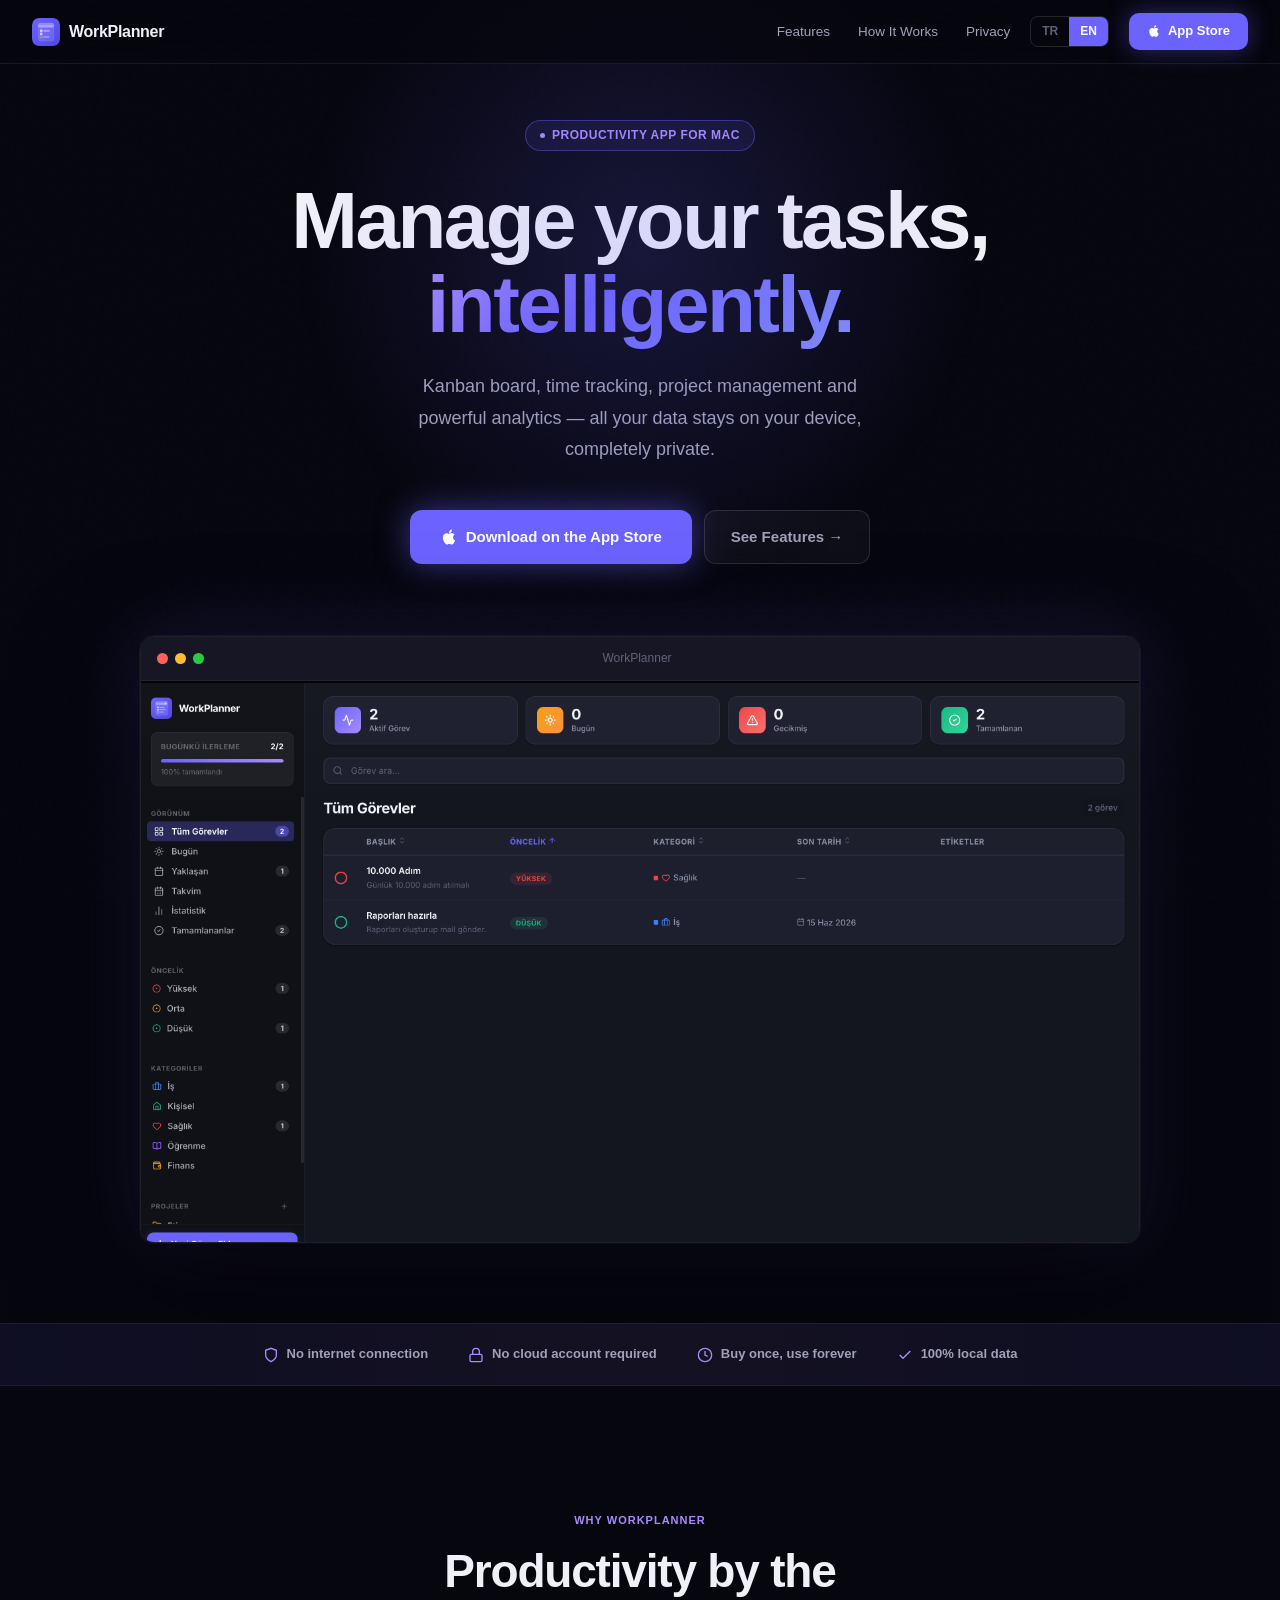
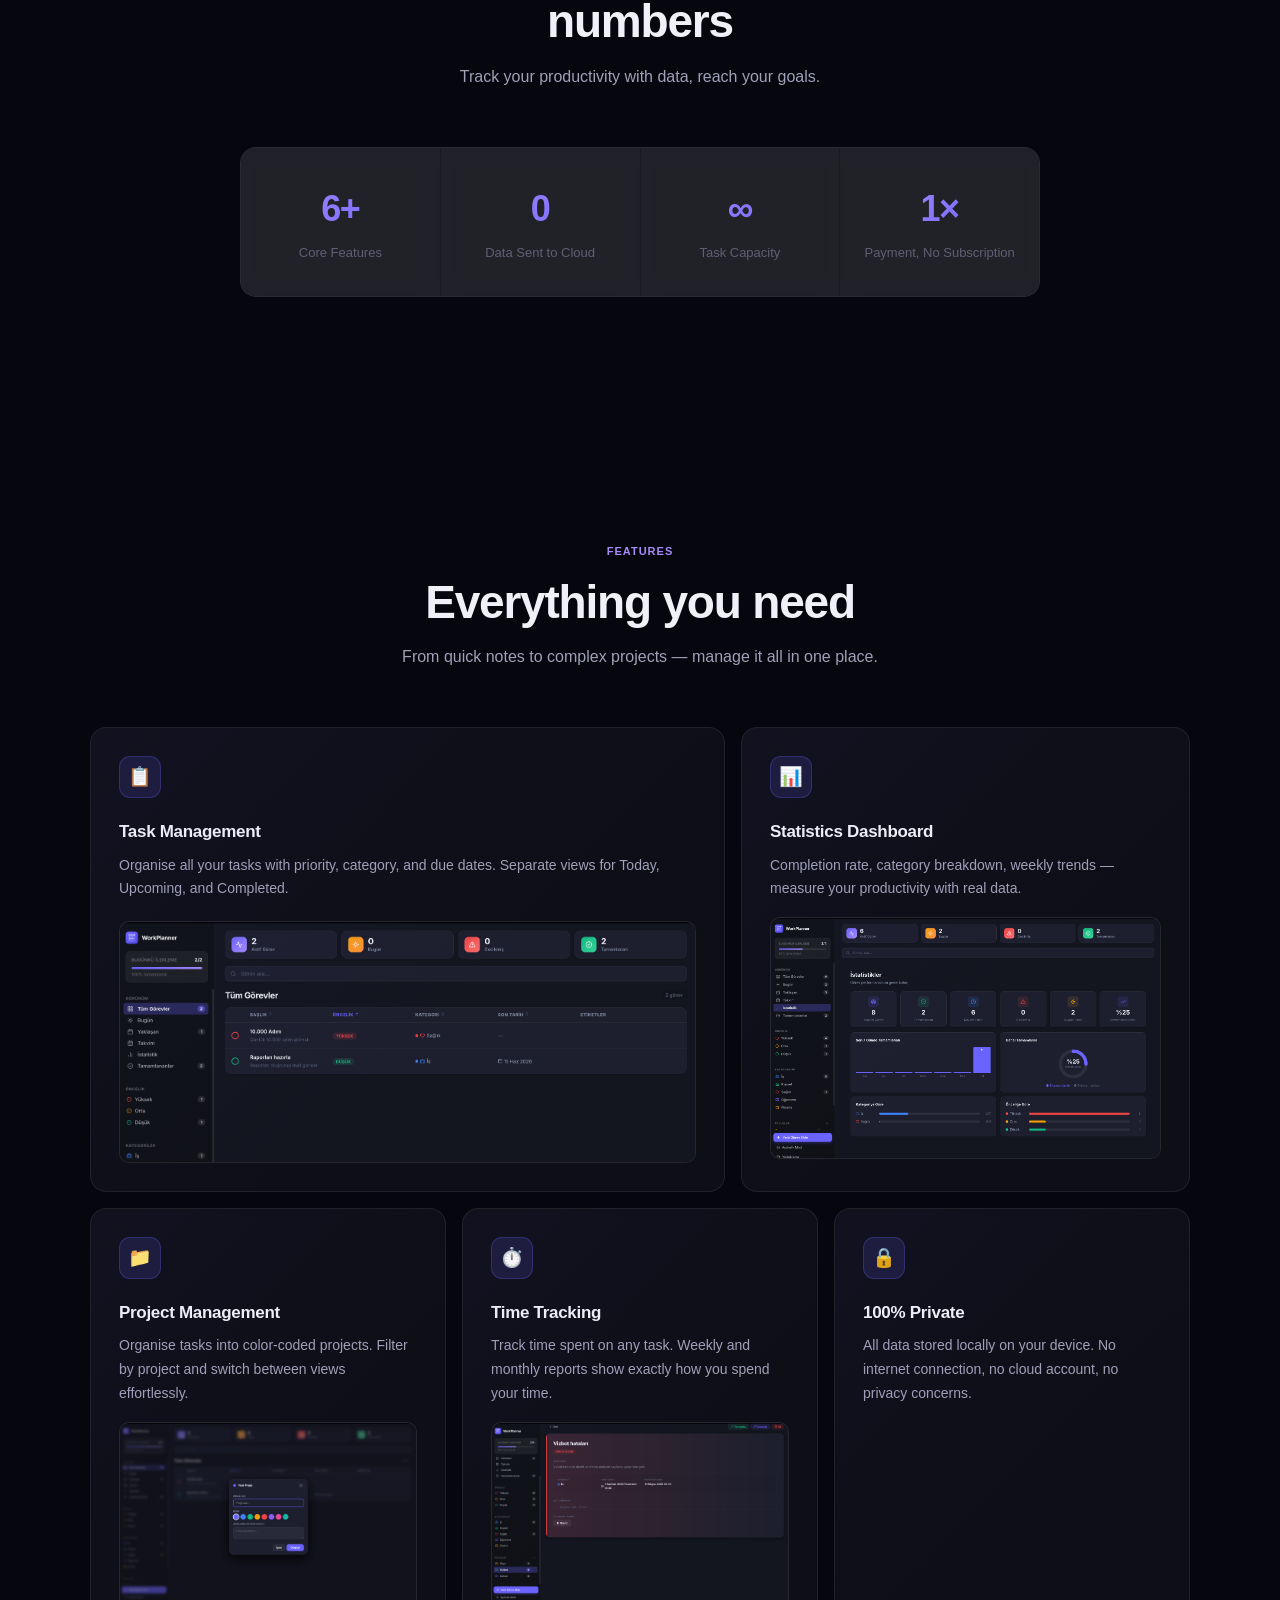
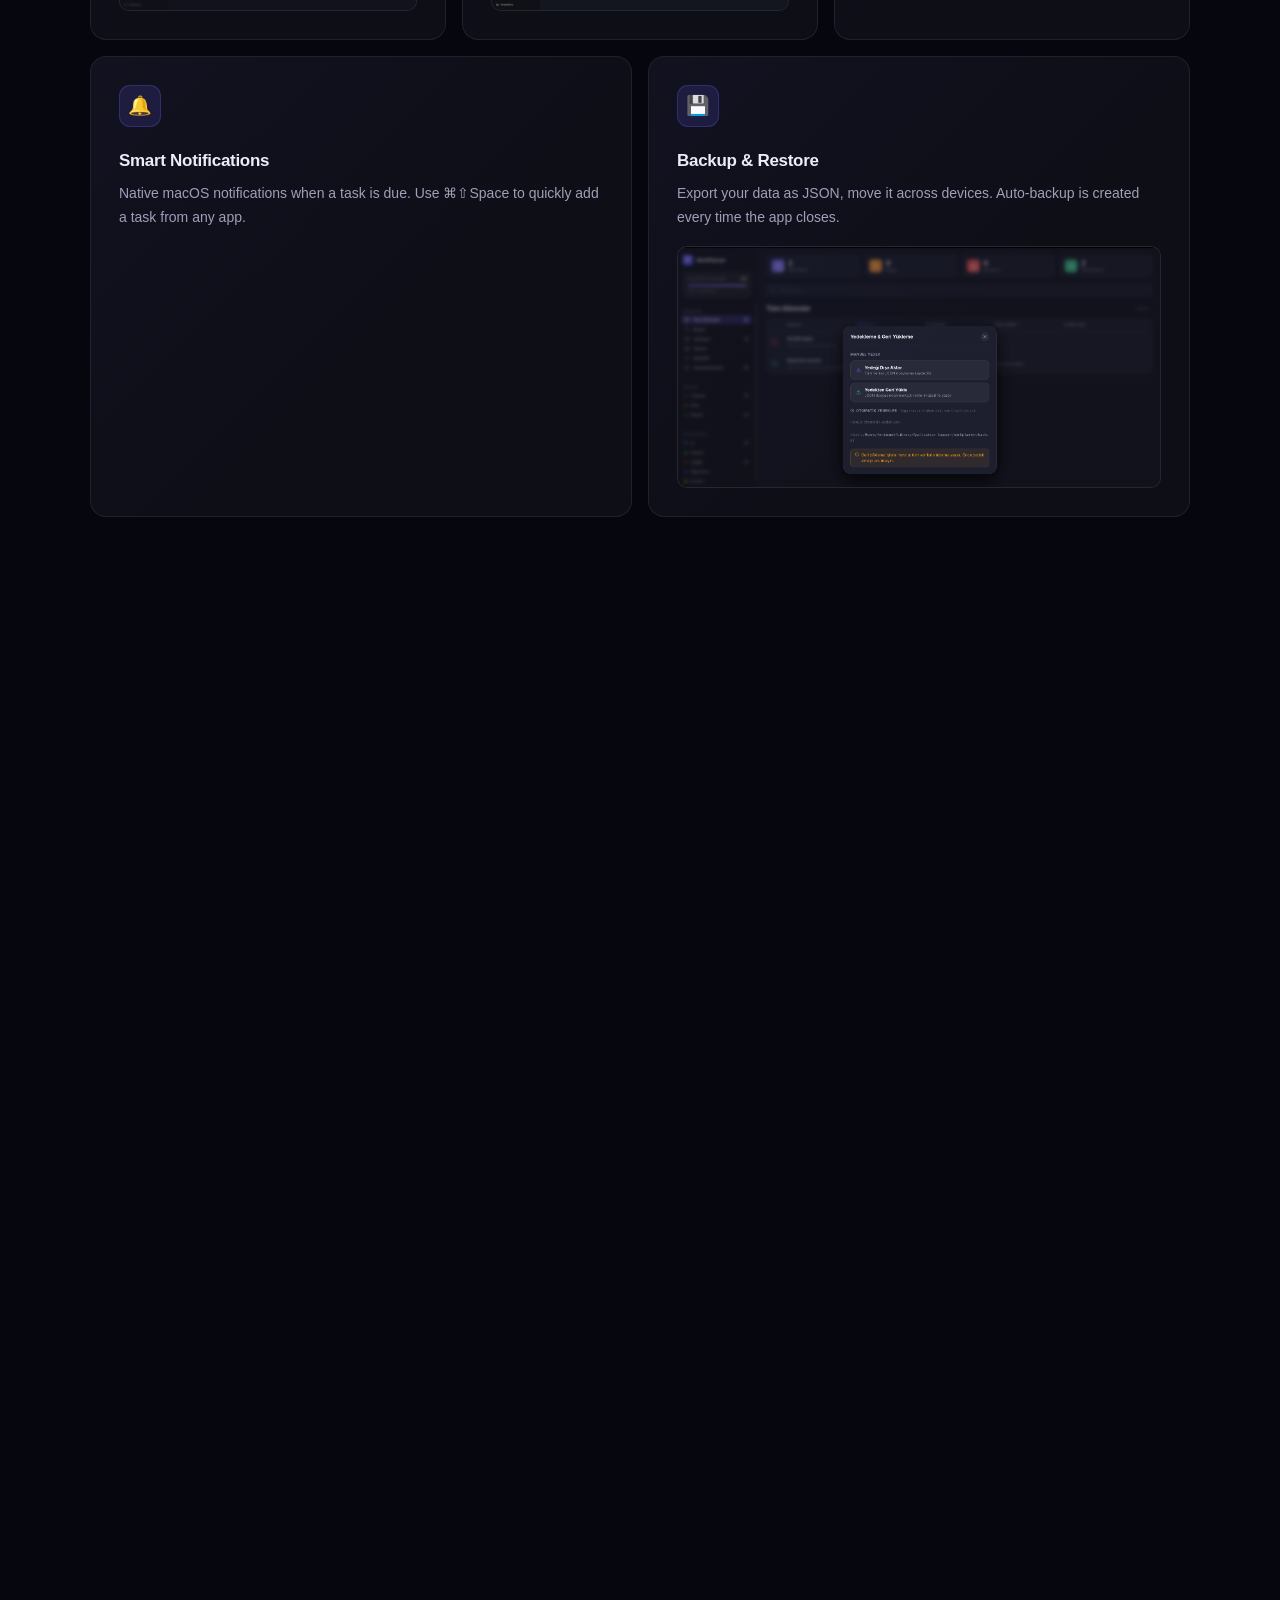
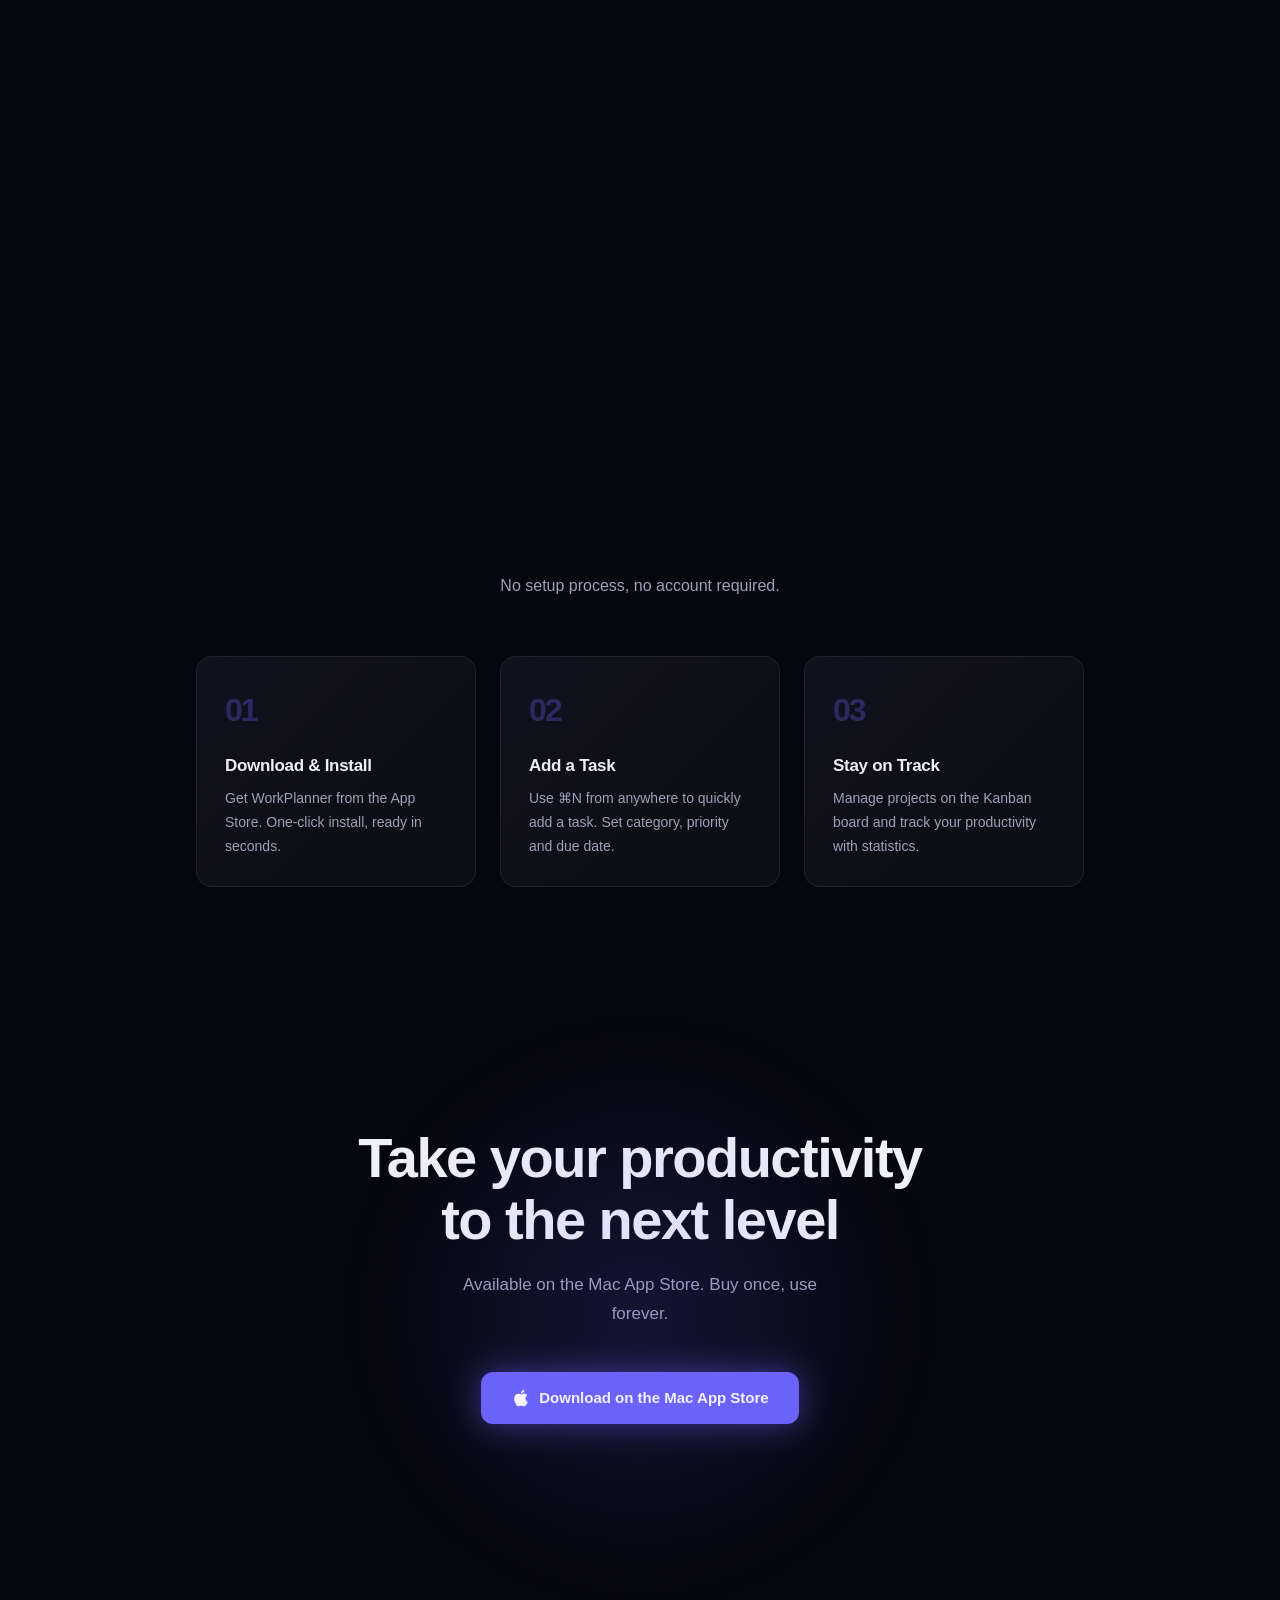
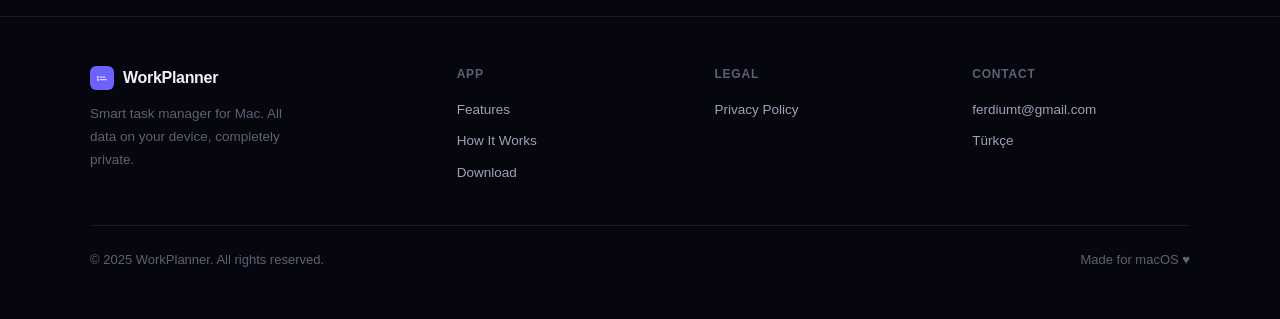
==== en.html @ 0b40a388 "Initial website" ====
<!DOCTYPE html>
<html lang="en">
<head>
  <meta charset="UTF-8" />
  <meta name="viewport" content="width=device-width, initial-scale=1.0" />
  <title>WorkPlanner — Smart Task Manager for Mac</title>
  <meta name="description" content="WorkPlanner is a powerful Mac app that helps you manage your tasks, projects and time in one place. Your data always stays on your device." />
  <meta property="og:title" content="WorkPlanner — Task Manager for Mac" />
  <meta property="og:description" content="Kanban board, time tracking, project management and more. All your data stays on your device." />
  <meta property="og:type" content="website" />
  <link rel="stylesheet" href="style.css" />
  <link rel="icon" type="image/svg+xml" href="assets/icon.svg" />
</head>
<body>

<!-- Nav -->
<nav class="nav">
  <a href="en.html" class="nav-logo">
    <svg width="28" height="28" viewBox="0 0 100 100" xmlns="http://www.w3.org/2000/svg" style="border-radius:7px;flex-shrink:0">
      <defs><linearGradient id="g" x1="0%" y1="0%" x2="100%" y2="100%"><stop offset="0%" stop-color="#6c63ff"/><stop offset="100%" stop-color="#4f46e5"/></linearGradient></defs>
      <rect width="100" height="100" rx="22" fill="url(#g)"/>
      <rect x="22" y="18" width="56" height="64" rx="7" fill="rgba(255,255,255,0.12)" stroke="rgba(255,255,255,0.25)" stroke-width="1.2"/>
      <rect x="22" y="18" width="56" height="16" rx="7" fill="rgba(255,255,255,0.2)"/>
      <rect x="22" y="25" width="56" height="9" fill="rgba(255,255,255,0.2)"/>
      <circle cx="33" cy="46" r="4.5" fill="white"/>
      <polyline points="30.5,46 32.5,48.2 36,43.5" fill="none" stroke="#6c63ff" stroke-width="2" stroke-linecap="round" stroke-linejoin="round"/>
      <rect x="40" y="43.5" width="24" height="5" rx="2.5" fill="rgba(255,255,255,0.5)"/>
      <circle cx="33" cy="57" r="4.5" fill="white"/>
      <polyline points="30.5,57 32.5,59.2 36,54.5" fill="none" stroke="#6c63ff" stroke-width="2" stroke-linecap="round" stroke-linejoin="round"/>
      <circle cx="33" cy="68" r="4.5" fill="none" stroke="rgba(255,255,255,0.55)" stroke-width="1.5"/>
      <rect x="40" y="65.5" width="22" height="5" rx="2.5" fill="rgba(255,255,255,0.35)"/>
    </svg>
    WorkPlanner
  </a>
  <span class="nav-spacer"></span>
  <nav class="nav-links">
    <a href="#features">Features</a>
    <a href="#how">How It Works</a>
    <a href="privacy-en.html">Privacy</a>
  </nav>
  <div class="lang-toggle">
    <a href="index.html" class="lang-btn">TR</a>
    <a href="en.html"    class="lang-btn active">EN</a>
  </div>
  <a href="#download" class="nav-cta">
    <svg width="14" height="14" fill="currentColor" viewBox="0 0 24 24"><path d="M18.71 19.5c-.83 1.24-1.71 2.45-3.05 2.47-1.34.03-1.77-.79-3.29-.79-1.53 0-2 .77-3.27.82-1.31.05-2.3-1.32-3.14-2.53C4.25 17 2.94 12.45 4.7 9.39c.87-1.52 2.43-2.48 4.12-2.51 1.28-.02 2.5.87 3.29.87.78 0 2.26-1.07 3.8-.91.65.03 2.47.26 3.64 1.98-.09.06-2.17 1.28-2.15 3.81.03 3.02 2.65 4.03 2.68 4.04-.03.07-.42 1.44-1.38 2.83M13 3.5c.73-.83 1.94-1.46 2.94-1.5.13 1.17-.34 2.35-1.04 3.19-.69.85-1.83 1.51-2.95 1.42-.15-1.15.41-2.35 1.05-3.11z"/></svg>
    App Store
  </a>
</nav>

<!-- Hero -->
<section class="hero">
  <div class="hero-blob1"></div>
  <div class="hero-blob2"></div>

  <div class="hero-eyebrow reveal">
    <span></span>
    Productivity App for Mac
  </div>

  <h1 class="reveal reveal-delay-1">
    Manage your tasks,<br>
    <span class="grad">intelligently.</span>
  </h1>

  <p class="hero-sub reveal reveal-delay-2">
    Kanban board, time tracking, project management and powerful analytics — all your data stays on your device, completely private.
  </p>

  <div class="hero-actions reveal reveal-delay-3">
    <a href="#download" class="btn-primary">
      <svg width="18" height="18" fill="currentColor" viewBox="0 0 24 24"><path d="M18.71 19.5c-.83 1.24-1.71 2.45-3.05 2.47-1.34.03-1.77-.79-3.29-.79-1.53 0-2 .77-3.27.82-1.31.05-2.3-1.32-3.14-2.53C4.25 17 2.94 12.45 4.7 9.39c.87-1.52 2.43-2.48 4.12-2.51 1.28-.02 2.5.87 3.29.87.78 0 2.26-1.07 3.8-.91.65.03 2.47.26 3.64 1.98-.09.06-2.17 1.28-2.15 3.81.03 3.02 2.65 4.03 2.68 4.04-.03.07-.42 1.44-1.38 2.83M13 3.5c.73-.83 1.94-1.46 2.94-1.5.13 1.17-.34 2.35-1.04 3.19-.69.85-1.83 1.51-2.95 1.42-.15-1.15.41-2.35 1.05-3.11z"/></svg>
      Download on the App Store
    </a>
    <a href="#features" class="btn-ghost">See Features →</a>
  </div>

  <!-- App window mockup -->
  <div class="app-window reveal">
    <div class="window-bar">
      <div class="w-dot" style="background:#ff5f57"></div>
      <div class="w-dot" style="background:#febc2e"></div>
      <div class="w-dot" style="background:#28c840"></div>
      <span class="w-title">WorkPlanner</span>
    </div>
    <div class="window-screen">
      <img src="assets/screenshots/E9EAF47A-1337-46AB-9C53-213DB8B8BF07.png" alt="WorkPlanner main screen">
    </div>
  </div>
</section>

<!-- Privacy strip -->
<div class="privacy-strip">
  <div class="privacy-strip-inner">
    <div class="priv-item">
      <svg width="16" height="16" fill="none" stroke="currentColor" stroke-width="2" viewBox="0 0 24 24"><path d="M12 22s8-4 8-10V5l-8-3-8 3v7c0 6 8 10 8 10z"/></svg>
      No internet connection
    </div>
    <div class="priv-item">
      <svg width="16" height="16" fill="none" stroke="currentColor" stroke-width="2" viewBox="0 0 24 24"><rect x="3" y="11" width="18" height="11" rx="2"/><path d="M7 11V7a5 5 0 0 1 10 0v4"/></svg>
      No cloud account required
    </div>
    <div class="priv-item">
      <svg width="16" height="16" fill="none" stroke="currentColor" stroke-width="2" viewBox="0 0 24 24"><circle cx="12" cy="12" r="10"/><polyline points="12 6 12 12 16 14"/></svg>
      Buy once, use forever
    </div>
    <div class="priv-item">
      <svg width="16" height="16" fill="none" stroke="currentColor" stroke-width="2" viewBox="0 0 24 24"><polyline points="20 6 9 17 4 12"/></svg>
      100% local data
    </div>
  </div>
</div>

<!-- Stats -->
<section class="section centered" id="stats">
  <p class="section-chip reveal">Why WorkPlanner</p>
  <h2 class="section-title reveal reveal-delay-1">Productivity by the numbers</h2>
  <p class="section-sub reveal reveal-delay-2">Track your productivity with data, reach your goals.</p>

  <div class="stats-bar reveal reveal-delay-3">
    <div class="stat-item">
      <div class="stat-num">6+</div>
      <div class="stat-label">Core Features</div>
    </div>
    <div class="stat-item">
      <div class="stat-num">0</div>
      <div class="stat-label">Data Sent to Cloud</div>
    </div>
    <div class="stat-item">
      <div class="stat-num">∞</div>
      <div class="stat-label">Task Capacity</div>
    </div>
    <div class="stat-item">
      <div class="stat-num">1×</div>
      <div class="stat-label">Payment, No Subscription</div>
    </div>
  </div>
</section>

<!-- Bento features -->
<section class="section" id="features">
  <div class="centered" style="margin-bottom:56px">
    <p class="section-chip reveal">Features</p>
    <h2 class="section-title reveal reveal-delay-1">Everything you need</h2>
    <p class="section-sub reveal reveal-delay-2">From quick notes to complex projects — manage it all in one place.</p>
  </div>

  <div class="bento">
    <!-- Large card: Task list -->
    <div class="bento-card bc-wide reveal">
      <div class="bento-icon">📋</div>
      <h3 class="bento-title">Task Management</h3>
      <p class="bento-desc">Organise all your tasks with priority, category, and due dates. Separate views for Today, Upcoming, and Completed.</p>
      <div class="bento-screenshot">
        <img src="assets/screenshots/E9EAF47A-1337-46AB-9C53-213DB8B8BF07.png" alt="Task list">
      </div>
    </div>

    <!-- Narrow card: Stats -->
    <div class="bento-card bc-narrow reveal reveal-delay-1">
      <div class="bento-icon">📊</div>
      <h3 class="bento-title">Statistics Dashboard</h3>
      <p class="bento-desc">Completion rate, category breakdown, weekly trends — measure your productivity with real data.</p>
      <div class="bento-screenshot" style="margin-top:16px">
        <img src="assets/screenshots/B11639A8-E4B4-4205-913E-91F1500B5401.png" alt="Statistics dashboard">
      </div>
    </div>

    <!-- Third cards -->
    <div class="bento-card bc-third reveal">
      <div class="bento-icon">📁</div>
      <h3 class="bento-title">Project Management</h3>
      <p class="bento-desc">Organise tasks into color-coded projects. Filter by project and switch between views effortlessly.</p>
      <div class="bento-screenshot" style="margin-top:16px">
        <img src="assets/screenshots/D1746196-B8B3-4BBD-9240-FDAFC24AF022.png" alt="New project">
      </div>
    </div>

    <div class="bento-card bc-third reveal reveal-delay-1">
      <div class="bento-icon">⏱️</div>
      <h3 class="bento-title">Time Tracking</h3>
      <p class="bento-desc">Track time spent on any task. Weekly and monthly reports show exactly how you spend your time.</p>
      <div class="bento-screenshot" style="margin-top:16px">
        <img src="assets/screenshots/5E0CD3A7-38A6-4507-8456-9C29C6B81970.png" alt="Task detail and time tracking">
      </div>
    </div>

    <div class="bento-card bc-third reveal reveal-delay-2">
      <div class="bento-icon">🔒</div>
      <h3 class="bento-title">100% Private</h3>
      <p class="bento-desc">All data stored locally on your device. No internet connection, no cloud account, no privacy concerns.</p>
    </div>

    <!-- Half cards -->
    <div class="bento-card bc-half reveal">
      <div class="bento-icon">🔔</div>
      <h3 class="bento-title">Smart Notifications</h3>
      <p class="bento-desc">Native macOS notifications when a task is due. Use ⌘⇧Space to quickly add a task from any app.</p>
    </div>

    <div class="bento-card bc-half reveal reveal-delay-1">
      <div class="bento-icon">💾</div>
      <h3 class="bento-title">Backup & Restore</h3>
      <p class="bento-desc">Export your data as JSON, move it across devices. Auto-backup is created every time the app closes.</p>
      <div class="bento-screenshot" style="margin-top:16px">
        <img src="assets/screenshots/8766C4C1-2EBA-4AB4-96D0-C92B33249073.png" alt="Backup screen">
      </div>
    </div>
  </div>
</section>

<!-- Spotlight: Statistics -->
<section class="section" id="how">
  <div class="spotlight">
    <div class="spotlight-text">
      <p class="section-chip reveal">Analytics</p>
      <h2 class="section-title reveal reveal-delay-1">Measure your productivity with real data</h2>
      <p class="section-sub reveal reveal-delay-2" style="margin-bottom:0">
        Weekly trend charts, category breakdowns and completion rates — see how productive you are at a glance.
      </p>
      <ul class="feature-list reveal reveal-delay-3">
        <li>Daily and weekly task completion statistics</li>
        <li>Category and priority distribution</li>
        <li>Overall completion rate overview</li>
        <li>Tasks in progress vs. completed breakdown</li>
      </ul>
    </div>
    <div class="spotlight-visual reveal reveal-delay-1">
      <img src="assets/screenshots/B11639A8-E4B4-4205-913E-91F1500B5401.png" alt="Statistics dashboard">
    </div>
  </div>
</section>

<!-- Spotlight: Kanban (reversed) -->
<section class="section">
  <div class="spotlight reverse">
    <div class="spotlight-text">
      <p class="section-chip reveal">Kanban Board</p>
      <h2 class="section-title reveal reveal-delay-1">Keep your projects organised, nothing gets lost</h2>
      <p class="section-sub reveal reveal-delay-2" style="margin-bottom:0">
        Drag and drop tasks between columns. A separate Kanban board for each project — completed tasks are automatically archived.
      </p>
      <ul class="feature-list reveal reveal-delay-3">
        <li>Three columns: To Do, In Progress, Done</li>
        <li>Per-project color coding</li>
        <li>Time tracking right on the task card</li>
        <li>Quick task creation from any column</li>
      </ul>
    </div>
    <div class="spotlight-visual reveal reveal-delay-1">
      <img src="assets/screenshots/DE8D70BD-EFEA-478E-8332-648DCE3748E9.png" alt="Kanban board">
    </div>
  </div>
</section>

<!-- How it works steps -->
<section class="section centered">
  <p class="section-chip reveal">How It Works</p>
  <h2 class="section-title reveal reveal-delay-1">Get started in 3 steps</h2>
  <p class="section-sub reveal reveal-delay-2">No setup process, no account required.</p>

  <div style="display:flex;gap:24px;max-width:900px;margin:0 auto;flex-wrap:wrap;justify-content:center">
    <div class="bento-card reveal" style="flex:1;min-width:240px;max-width:280px;text-align:left">
      <div style="font-size:32px;font-weight:900;color:rgba(108,99,255,0.3);margin-bottom:16px;letter-spacing:-2px">01</div>
      <h3 class="bento-title">Download & Install</h3>
      <p class="bento-desc">Get WorkPlanner from the App Store. One-click install, ready in seconds.</p>
    </div>
    <div class="bento-card reveal reveal-delay-1" style="flex:1;min-width:240px;max-width:280px;text-align:left">
      <div style="font-size:32px;font-weight:900;color:rgba(108,99,255,0.3);margin-bottom:16px;letter-spacing:-2px">02</div>
      <h3 class="bento-title">Add a Task</h3>
      <p class="bento-desc">Use ⌘N from anywhere to quickly add a task. Set category, priority and due date.</p>
    </div>
    <div class="bento-card reveal reveal-delay-2" style="flex:1;min-width:240px;max-width:280px;text-align:left">
      <div style="font-size:32px;font-weight:900;color:rgba(108,99,255,0.3);margin-bottom:16px;letter-spacing:-2px">03</div>
      <h3 class="bento-title">Stay on Track</h3>
      <p class="bento-desc">Manage projects on the Kanban board and track your productivity with statistics.</p>
    </div>
  </div>
</section>

<!-- CTA -->
<section class="cta-section" id="download">
  <h2 class="reveal">Take your productivity<br>to the next level</h2>
  <p class="reveal reveal-delay-1">Available on the Mac App Store. Buy once, use forever.</p>
  <div class="hero-actions reveal reveal-delay-2">
    <a href="#" class="btn-primary">
      <svg width="20" height="20" fill="currentColor" viewBox="0 0 24 24"><path d="M18.71 19.5c-.83 1.24-1.71 2.45-3.05 2.47-1.34.03-1.77-.79-3.29-.79-1.53 0-2 .77-3.27.82-1.31.05-2.3-1.32-3.14-2.53C4.25 17 2.94 12.45 4.7 9.39c.87-1.52 2.43-2.48 4.12-2.51 1.28-.02 2.5.87 3.29.87.78 0 2.26-1.07 3.8-.91.65.03 2.47.26 3.64 1.98-.09.06-2.17 1.28-2.15 3.81.03 3.02 2.65 4.03 2.68 4.04-.03.07-.42 1.44-1.38 2.83M13 3.5c.73-.83 1.94-1.46 2.94-1.5.13 1.17-.34 2.35-1.04 3.19-.69.85-1.83 1.51-2.95 1.42-.15-1.15.41-2.35 1.05-3.11z"/></svg>
      Download on the Mac App Store
    </a>
  </div>
</section>

<!-- Footer -->
<footer class="footer">
  <div class="footer-inner">
    <div class="footer-brand">
      <div class="nav-logo" style="margin-bottom:4px">
        <svg width="24" height="24" viewBox="0 0 100 100" style="border-radius:6px;flex-shrink:0">
          <rect width="100" height="100" rx="22" fill="#6c63ff"/>
          <circle cx="33" cy="46" r="4.5" fill="white"/>
          <polyline points="30.5,46 32.5,48.2 36,43.5" fill="none" stroke="#6c63ff" stroke-width="2.5" stroke-linecap="round" stroke-linejoin="round"/>
          <rect x="40" y="43.5" width="24" height="5" rx="2.5" fill="rgba(255,255,255,0.7)"/>
          <circle cx="33" cy="57" r="4.5" fill="white"/>
          <polyline points="30.5,57 32.5,59.2 36,54.5" fill="none" stroke="#6c63ff" stroke-width="2.5" stroke-linecap="round" stroke-linejoin="round"/>
          <rect x="40" y="54.5" width="30" height="5" rx="2.5" fill="rgba(255,255,255,0.7)"/>
        </svg>
        WorkPlanner
      </div>
      <p>Smart task manager for Mac. All data on your device, completely private.</p>
    </div>

    <div class="footer-col">
      <div class="footer-col-title">App</div>
      <a href="#features">Features</a>
      <a href="#how">How It Works</a>
      <a href="#download">Download</a>
    </div>

    <div class="footer-col">
      <div class="footer-col-title">Legal</div>
      <a href="privacy-en.html">Privacy Policy</a>
    </div>

    <div class="footer-col">
      <div class="footer-col-title">Contact</div>
      <a href="mailto:ferdiumt@gmail.com">ferdiumt@gmail.com</a>
      <a href="index.html">Türkçe</a>
    </div>
  </div>

  <div class="footer-bottom">
    <span>© 2025 WorkPlanner. All rights reserved.</span>
    <span>Made for macOS ♥</span>
  </div>
</footer>

<script>
  const observer = new IntersectionObserver((entries) => {
    entries.forEach(e => { if (e.isIntersecting) { e.target.classList.add('visible'); observer.unobserve(e.target); } });
  }, { threshold: 0.1 });
  document.querySelectorAll('.reveal').forEach(el => observer.observe(el));
</script>

</body>
</html>
---- style.css ----
/* ─── Reset ─────────────────────────────────────────────────────────────────── */
*, *::before, *::after { box-sizing: border-box; margin: 0; padding: 0; }
html { scroll-behavior: smooth; }
body {
  font-family: -apple-system, BlinkMacSystemFont, 'SF Pro Display', 'Segoe UI', sans-serif;
  background: #06060f;
  color: #f0f0f8;
  line-height: 1.6;
  -webkit-font-smoothing: antialiased;
  overflow-x: hidden;
}
a { text-decoration: none; color: inherit; }
img { display: block; max-width: 100%; }
button { cursor: pointer; border: none; background: none; font: inherit; color: inherit; }

/* ─── Design tokens ──────────────────────────────────────────────────────────── */
:root {
  --p:       #6c63ff;
  --p2:      #a78bfa;
  --p3:      #4f46e5;
  --card:    rgba(255,255,255,0.035);
  --border:  rgba(255,255,255,0.08);
  --border2: rgba(255,255,255,0.12);
  --text:    #f0f0f8;
  --text2:   #a0a0b8;
  --text3:   #606075;
  --radius:  16px;
  --glow:    0 0 80px rgba(108,99,255,0.2);
}

/* ─── Noise overlay ──────────────────────────────────────────────────────────── */
body::before {
  content: '';
  position: fixed;
  inset: 0;
  background-image: url("data:image/svg+xml,%3Csvg viewBox='0 0 256 256' xmlns='http://www.w3.org/2000/svg'%3E%3Cfilter id='n'%3E%3CfeTurbulence type='fractalNoise' baseFrequency='0.9' numOctaves='4' stitchTiles='stitch'/%3E%3C/filter%3E%3Crect width='100%25' height='100%25' filter='url(%23n)' opacity='0.035'/%3E%3C/svg%3E");
  pointer-events: none;
  z-index: 0;
  opacity: 0.4;
}

/* ─── Nav ─────────────────────────────────────────────────────────────────────── */
.nav {
  position: fixed;
  top: 0; left: 0; right: 0;
  z-index: 100;
  padding: 0 32px;
  height: 64px;
  display: flex;
  align-items: center;
  gap: 20px;
  background: rgba(6,6,15,0.7);
  backdrop-filter: blur(20px);
  -webkit-backdrop-filter: blur(20px);
  border-bottom: 1px solid var(--border);
}

.nav-logo {
  display: flex;
  align-items: center;
  gap: 9px;
  font-size: 16px;
  font-weight: 800;
  letter-spacing: -0.3px;
}

.nav-spacer { flex: 1; }

.nav-links {
  display: flex;
  gap: 28px;
}

.nav-links a {
  font-size: 13.5px;
  font-weight: 500;
  color: var(--text2);
  transition: color 0.15s;
}
.nav-links a:hover { color: var(--text); }

.lang-toggle {
  display: flex;
  border: 1px solid var(--border2);
  border-radius: 8px;
  overflow: hidden;
}
.lang-btn {
  padding: 5px 11px;
  font-size: 12px;
  font-weight: 600;
  color: var(--text3);
  transition: background 0.12s, color 0.12s;
}
.lang-btn:hover  { color: var(--text2); }
.lang-btn.active { background: var(--p); color: #fff; }

.nav-cta {
  display: flex;
  align-items: center;
  gap: 7px;
  padding: 8px 18px;
  border-radius: 10px;
  background: var(--p);
  color: #fff;
  font-size: 13px;
  font-weight: 700;
  transition: background 0.12s, transform 0.1s, box-shadow 0.15s;
  box-shadow: 0 0 24px rgba(108,99,255,0.4);
}
.nav-cta:hover {
  background: #7c73ff;
  transform: translateY(-1px);
  box-shadow: 0 4px 32px rgba(108,99,255,0.55);
}

/* ─── Hero ─────────────────────────────────────────────────────────────────────── */
.hero {
  position: relative;
  min-height: 100vh;
  display: flex;
  flex-direction: column;
  align-items: center;
  justify-content: center;
  padding: 120px 32px 80px;
  text-align: center;
  overflow: hidden;
}

/* Gradient blobs */
.hero-blob1 {
  position: absolute;
  width: 700px; height: 700px;
  border-radius: 50%;
  background: radial-gradient(circle, rgba(108,99,255,0.18) 0%, transparent 70%);
  top: -100px; left: 50%;
  transform: translateX(-50%);
  pointer-events: none;
}
.hero-blob2 {
  position: absolute;
  width: 400px; height: 400px;
  border-radius: 50%;
  background: radial-gradient(circle, rgba(167,139,250,0.1) 0%, transparent 70%);
  bottom: 100px; right: 10%;
  pointer-events: none;
}

.hero-eyebrow {
  display: inline-flex;
  align-items: center;
  gap: 7px;
  border: 1px solid rgba(108,99,255,0.4);
  background: rgba(108,99,255,0.1);
  color: var(--p2);
  font-size: 12px;
  font-weight: 700;
  padding: 5px 14px;
  border-radius: 20px;
  margin-bottom: 28px;
  letter-spacing: 0.5px;
  text-transform: uppercase;
}

.hero-eyebrow span {
  width: 5px; height: 5px;
  border-radius: 50%;
  background: var(--p2);
  animation: blink 2s ease-in-out infinite;
}

@keyframes blink {
  0%, 100% { opacity: 1; }
  50%       { opacity: 0.3; }
}

.hero h1 {
  font-size: clamp(42px, 7vw, 80px);
  font-weight: 900;
  letter-spacing: -2.5px;
  line-height: 1.05;
  color: var(--text);
  max-width: 760px;
  margin: 0 auto 24px;
}

.hero h1 .grad {
  background: linear-gradient(135deg, #a78bfa 0%, #6c63ff 40%, #818cf8 100%);
  -webkit-background-clip: text;
  -webkit-text-fill-color: transparent;
}

.hero-sub {
  font-size: 18px;
  color: var(--text2);
  max-width: 500px;
  margin: 0 auto 44px;
  line-height: 1.75;
  font-weight: 400;
}

.hero-actions {
  display: flex;
  gap: 12px;
  justify-content: center;
  flex-wrap: wrap;
  margin-bottom: 72px;
}

.btn-primary {
  display: inline-flex;
  align-items: center;
  gap: 8px;
  padding: 14px 30px;
  border-radius: 12px;
  background: var(--p);
  color: #fff;
  font-size: 15px;
  font-weight: 700;
  box-shadow: 0 0 32px rgba(108,99,255,0.5);
  transition: background 0.12s, transform 0.1s, box-shadow 0.15s;
}
.btn-primary:hover {
  background: #7c73ff;
  transform: translateY(-2px);
  box-shadow: 0 8px 40px rgba(108,99,255,0.6);
}

.btn-ghost {
  display: inline-flex;
  align-items: center;
  gap: 8px;
  padding: 14px 26px;
  border-radius: 12px;
  border: 1px solid var(--border2);
  background: var(--card);
  color: var(--text2);
  font-size: 15px;
  font-weight: 600;
  transition: border-color 0.15s, color 0.15s, background 0.15s;
  backdrop-filter: blur(8px);
}
.btn-ghost:hover {
  border-color: rgba(108,99,255,0.5);
  color: var(--text);
  background: rgba(108,99,255,0.08);
}

/* ─── App window mockup ─────────────────────────────────────────────────────── */
.app-window {
  position: relative;
  width: 100%;
  max-width: 1000px;
  margin: 0 auto;
  border-radius: 14px;
  overflow: hidden;
  border: 1px solid rgba(255,255,255,0.1);
  box-shadow:
    0 40px 120px rgba(0,0,0,0.7),
    0 0 0 1px rgba(255,255,255,0.05),
    var(--glow);
}

.window-bar {
  display: flex;
  align-items: center;
  gap: 7px;
  padding: 12px 16px;
  background: rgba(20,20,35,0.95);
  border-bottom: 1px solid rgba(255,255,255,0.06);
}

.w-dot { width: 11px; height: 11px; border-radius: 50%; }
.w-title {
  flex: 1;
  text-align: center;
  font-size: 12px;
  font-weight: 500;
  color: var(--text3);
  margin-left: -60px;
}

.window-screen {
  background: #0f0f1e;
  aspect-ratio: 16 / 9;
  display: flex;
  align-items: stretch;
}

.window-screen img {
  width: 100%;
  height: 100%;
  object-fit: cover;
  object-position: top left;
}

.window-screen .placeholder {
  flex: 1;
  display: flex;
  align-items: center;
  justify-content: center;
  color: var(--text3);
  font-size: 13px;
  flex-direction: column;
  gap: 10px;
}

/* Reflection */
.app-window::after {
  content: '';
  position: absolute;
  inset: 0;
  background: linear-gradient(180deg, rgba(255,255,255,0.02) 0%, transparent 30%);
  pointer-events: none;
}

/* ─── Scroll reveal ──────────────────────────────────────────────────────────── */
.reveal {
  opacity: 0;
  transform: translateY(32px);
  transition: opacity 0.65s cubic-bezier(0.34, 1, 0.64, 1), transform 0.65s cubic-bezier(0.34, 1, 0.64, 1);
}
.reveal.visible {
  opacity: 1;
  transform: none;
}
.reveal-delay-1 { transition-delay: 0.1s; }
.reveal-delay-2 { transition-delay: 0.2s; }
.reveal-delay-3 { transition-delay: 0.3s; }

/* ─── Section shared ─────────────────────────────────────────────────────────── */
.section { padding: 120px 32px; position: relative; }

.section-chip {
  display: inline-block;
  font-size: 11px;
  font-weight: 700;
  text-transform: uppercase;
  letter-spacing: 1px;
  color: var(--p2);
  margin-bottom: 16px;
}

.section-title {
  font-size: clamp(28px, 4vw, 46px);
  font-weight: 900;
  letter-spacing: -1.2px;
  line-height: 1.1;
  margin-bottom: 16px;
  max-width: 580px;
}

.section-sub {
  font-size: 16px;
  color: var(--text2);
  max-width: 480px;
  line-height: 1.75;
  margin-bottom: 56px;
}

.centered { text-align: center; margin-left: auto; margin-right: auto; }
.centered .section-title, .centered .section-sub { margin-left: auto; margin-right: auto; }

/* ─── Bento features grid ────────────────────────────────────────────────────── */
.bento {
  max-width: 1100px;
  margin: 0 auto;
  display: grid;
  grid-template-columns: repeat(12, 1fr);
  grid-template-rows: auto;
  gap: 16px;
}

.bento-card {
  background: var(--card);
  border: 1px solid var(--border);
  border-radius: var(--radius);
  padding: 28px;
  transition: border-color 0.2s, transform 0.2s, box-shadow 0.2s;
  position: relative;
  overflow: hidden;
}

.bento-card::before {
  content: '';
  position: absolute;
  inset: 0;
  background: linear-gradient(135deg, rgba(108,99,255,0.04) 0%, transparent 60%);
  pointer-events: none;
}

.bento-card:hover {
  border-color: rgba(108,99,255,0.3);
  transform: translateY(-3px);
  box-shadow: 0 12px 40px rgba(0,0,0,0.4), 0 0 0 1px rgba(108,99,255,0.15);
}

.bc-wide   { grid-column: span 7; }
.bc-narrow { grid-column: span 5; }
.bc-third  { grid-column: span 4; }
.bc-half   { grid-column: span 6; }

.bento-icon {
  width: 42px; height: 42px;
  border-radius: 11px;
  background: rgba(108,99,255,0.15);
  border: 1px solid rgba(108,99,255,0.25);
  display: flex;
  align-items: center;
  justify-content: center;
  font-size: 19px;
  margin-bottom: 20px;
}

.bento-title {
  font-size: 17px;
  font-weight: 700;
  letter-spacing: -0.3px;
  margin-bottom: 8px;
  color: var(--text);
}

.bento-desc {
  font-size: 14px;
  color: var(--text2);
  line-height: 1.7;
}

.bento-screenshot {
  margin-top: 20px;
  border-radius: 10px;
  overflow: hidden;
  border: 1px solid var(--border);
  background: rgba(255,255,255,0.02);
}

.bento-screenshot img {
  width: 100%;
  display: block;
  object-fit: cover;
  object-position: top;
  max-height: 240px;
}

.bento-screenshot .ss-placeholder {
  height: 160px;
  display: flex;
  align-items: center;
  justify-content: center;
  color: var(--text3);
  font-size: 12.5px;
}

/* ─── Feature spotlight ──────────────────────────────────────────────────────── */
.spotlight {
  max-width: 1100px;
  margin: 0 auto;
  display: flex;
  align-items: center;
  gap: 80px;
}

.spotlight.reverse { flex-direction: row-reverse; }

.spotlight-text { flex: 1; }

.spotlight-visual {
  flex: 1.2;
  border-radius: var(--radius);
  overflow: hidden;
  border: 1px solid var(--border);
  background: rgba(255,255,255,0.02);
  box-shadow: 0 24px 80px rgba(0,0,0,0.5);
}

.spotlight-visual img {
  width: 100%;
  display: block;
  object-fit: cover;
  object-position: top;
}

.spotlight-visual .sp-placeholder {
  aspect-ratio: 4/3;
  display: flex;
  align-items: center;
  justify-content: center;
  color: var(--text3);
  font-size: 13px;
  flex-direction: column;
  gap: 10px;
}

.feature-list {
  list-style: none;
  display: flex;
  flex-direction: column;
  gap: 12px;
  margin-top: 28px;
}

.feature-list li {
  display: flex;
  align-items: flex-start;
  gap: 11px;
  font-size: 14.5px;
  color: var(--text2);
  line-height: 1.5;
}

.feature-list li::before {
  content: '';
  width: 18px; height: 18px;
  border-radius: 50%;
  background: rgba(108,99,255,0.15);
  border: 1px solid rgba(108,99,255,0.3);
  flex-shrink: 0;
  margin-top: 1px;
  display: flex;
  align-items: center;
  justify-content: center;
  background-image: url("data:image/svg+xml,%3Csvg width='10' height='10' viewBox='0 0 10 10' fill='none' xmlns='http://www.w3.org/2000/svg'%3E%3Cpath d='M2 5l2.5 2.5L8 3' stroke='%236c63ff' stroke-width='1.5' stroke-linecap='round' stroke-linejoin='round'/%3E%3C/svg%3E");
  background-repeat: no-repeat;
  background-position: center;
}

/* ─── Stats bar ──────────────────────────────────────────────────────────────── */
.stats-bar {
  max-width: 800px;
  margin: 0 auto;
  display: flex;
  gap: 1px;
  background: var(--border);
  border-radius: var(--radius);
  overflow: hidden;
  border: 1px solid var(--border);
}

.stat-item {
  flex: 1;
  padding: 32px 24px;
  background: var(--card);
  text-align: center;
  backdrop-filter: blur(8px);
}

.stat-num {
  font-size: 36px;
  font-weight: 900;
  letter-spacing: -1.5px;
  background: linear-gradient(135deg, #a78bfa, #6c63ff);
  -webkit-background-clip: text;
  -webkit-text-fill-color: transparent;
  margin-bottom: 6px;
}

.stat-label {
  font-size: 13px;
  color: var(--text3);
  font-weight: 500;
}

/* ─── Privacy badge ──────────────────────────────────────────────────────────── */
.privacy-strip {
  background: linear-gradient(90deg, rgba(108,99,255,0.08), rgba(167,139,250,0.08), rgba(108,99,255,0.08));
  border-top: 1px solid rgba(108,99,255,0.15);
  border-bottom: 1px solid rgba(108,99,255,0.15);
  padding: 20px 32px;
}

.privacy-strip-inner {
  max-width: 900px;
  margin: 0 auto;
  display: flex;
  align-items: center;
  justify-content: center;
  gap: 40px;
  flex-wrap: wrap;
}

.priv-item {
  display: flex;
  align-items: center;
  gap: 8px;
  font-size: 13px;
  font-weight: 600;
  color: var(--text2);
}

.priv-item svg { color: var(--p2); flex-shrink: 0; }

/* ─── CTA section ────────────────────────────────────────────────────────────── */
.cta-section {
  padding: 120px 32px;
  text-align: center;
  position: relative;
  overflow: hidden;
}

.cta-section::before {
  content: '';
  position: absolute;
  width: 600px; height: 600px;
  border-radius: 50%;
  background: radial-gradient(circle, rgba(108,99,255,0.15) 0%, transparent 70%);
  top: 50%; left: 50%;
  transform: translate(-50%, -50%);
  pointer-events: none;
}

.cta-section h2 {
  font-size: clamp(30px, 5vw, 56px);
  font-weight: 900;
  letter-spacing: -1.5px;
  line-height: 1.1;
  max-width: 600px;
  margin: 0 auto 20px;
}

.cta-section p {
  font-size: 17px;
  color: var(--text2);
  max-width: 400px;
  margin: 0 auto 44px;
  line-height: 1.7;
}

/* ─── Footer ─────────────────────────────────────────────────────────────────── */
.footer {
  border-top: 1px solid var(--border);
  padding: 48px 32px;
}

.footer-inner {
  max-width: 1100px;
  margin: 0 auto;
  display: grid;
  grid-template-columns: 1.5fr 1fr 1fr 1fr;
  gap: 40px;
}

.footer-brand p {
  font-size: 13.5px;
  color: var(--text3);
  max-width: 220px;
  line-height: 1.7;
  margin-top: 12px;
}

.footer-col-title {
  font-size: 12px;
  font-weight: 700;
  text-transform: uppercase;
  letter-spacing: 0.8px;
  color: var(--text3);
  margin-bottom: 14px;
}

.footer-col a {
  display: block;
  font-size: 13.5px;
  color: var(--text2);
  margin-bottom: 10px;
  transition: color 0.12s;
}
.footer-col a:hover { color: var(--text); }

.footer-bottom {
  max-width: 1100px;
  margin: 32px auto 0;
  padding-top: 24px;
  border-top: 1px solid var(--border);
  display: flex;
  align-items: center;
  justify-content: space-between;
  gap: 16px;
  flex-wrap: wrap;
}

.footer-bottom span {
  font-size: 13px;
  color: var(--text3);
}

/* ─── Privacy page ────────────────────────────────────────────────────────────── */
.privacy-page {
  max-width: 720px;
  margin: 0 auto;
  padding: 120px 32px 96px;
}

.privacy-page h1 {
  font-size: 40px;
  font-weight: 900;
  letter-spacing: -1px;
  margin-bottom: 8px;
}

.privacy-date {
  font-size: 13px;
  color: var(--text3);
  margin-bottom: 48px;
}

.privacy-page h2 {
  font-size: 20px;
  font-weight: 700;
  margin: 36px 0 12px;
  color: var(--text);
}

.privacy-page p, .privacy-page li {
  font-size: 15px;
  color: var(--text2);
  line-height: 1.8;
}

.privacy-page ul { margin-left: 20px; margin-top: 8px; }
.privacy-page li { margin-bottom: 6px; }
.privacy-page a  { color: var(--p2); }
.privacy-page code {
  background: rgba(255,255,255,0.06);
  border: 1px solid var(--border);
  border-radius: 5px;
  padding: 2px 7px;
  font-size: 13px;
  font-family: 'SF Mono', monospace;
  color: var(--p2);
}

/* ─── Responsive ─────────────────────────────────────────────────────────────── */
@media (max-width: 900px) {
  .bento { grid-template-columns: 1fr 1fr; }
  .bc-wide, .bc-narrow, .bc-third, .bc-half { grid-column: span 2; }

  .spotlight, .spotlight.reverse { flex-direction: column; gap: 40px; }

  .footer-inner { grid-template-columns: 1fr 1fr; }

  .nav-links { display: none; }
}

@media (max-width: 600px) {
  .bento { grid-template-columns: 1fr; }
  .bc-wide, .bc-narrow, .bc-third, .bc-half { grid-column: span 1; }

  .section { padding: 72px 20px; }
  .hero { padding: 100px 20px 60px; }
  .footer-inner { grid-template-columns: 1fr; }
  .stats-bar { flex-direction: column; }
  .nav { padding: 0 16px; }
}
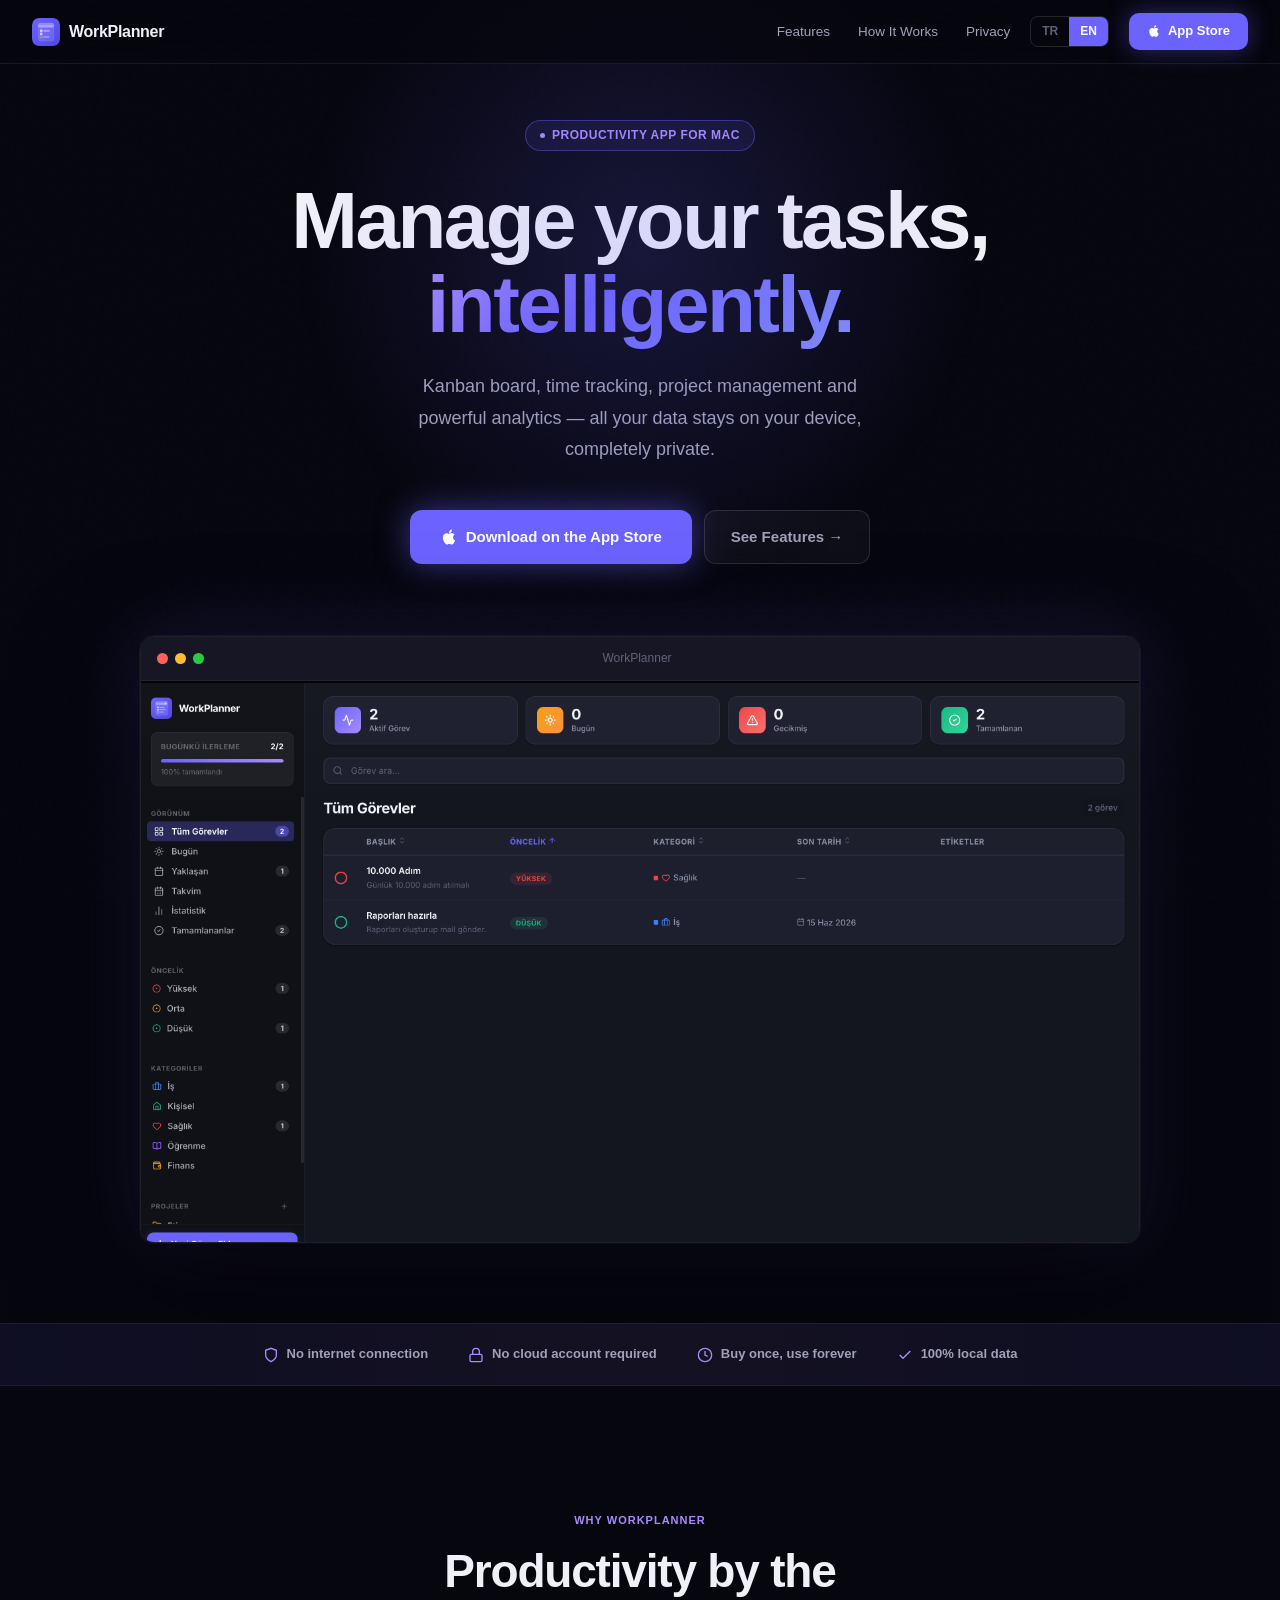
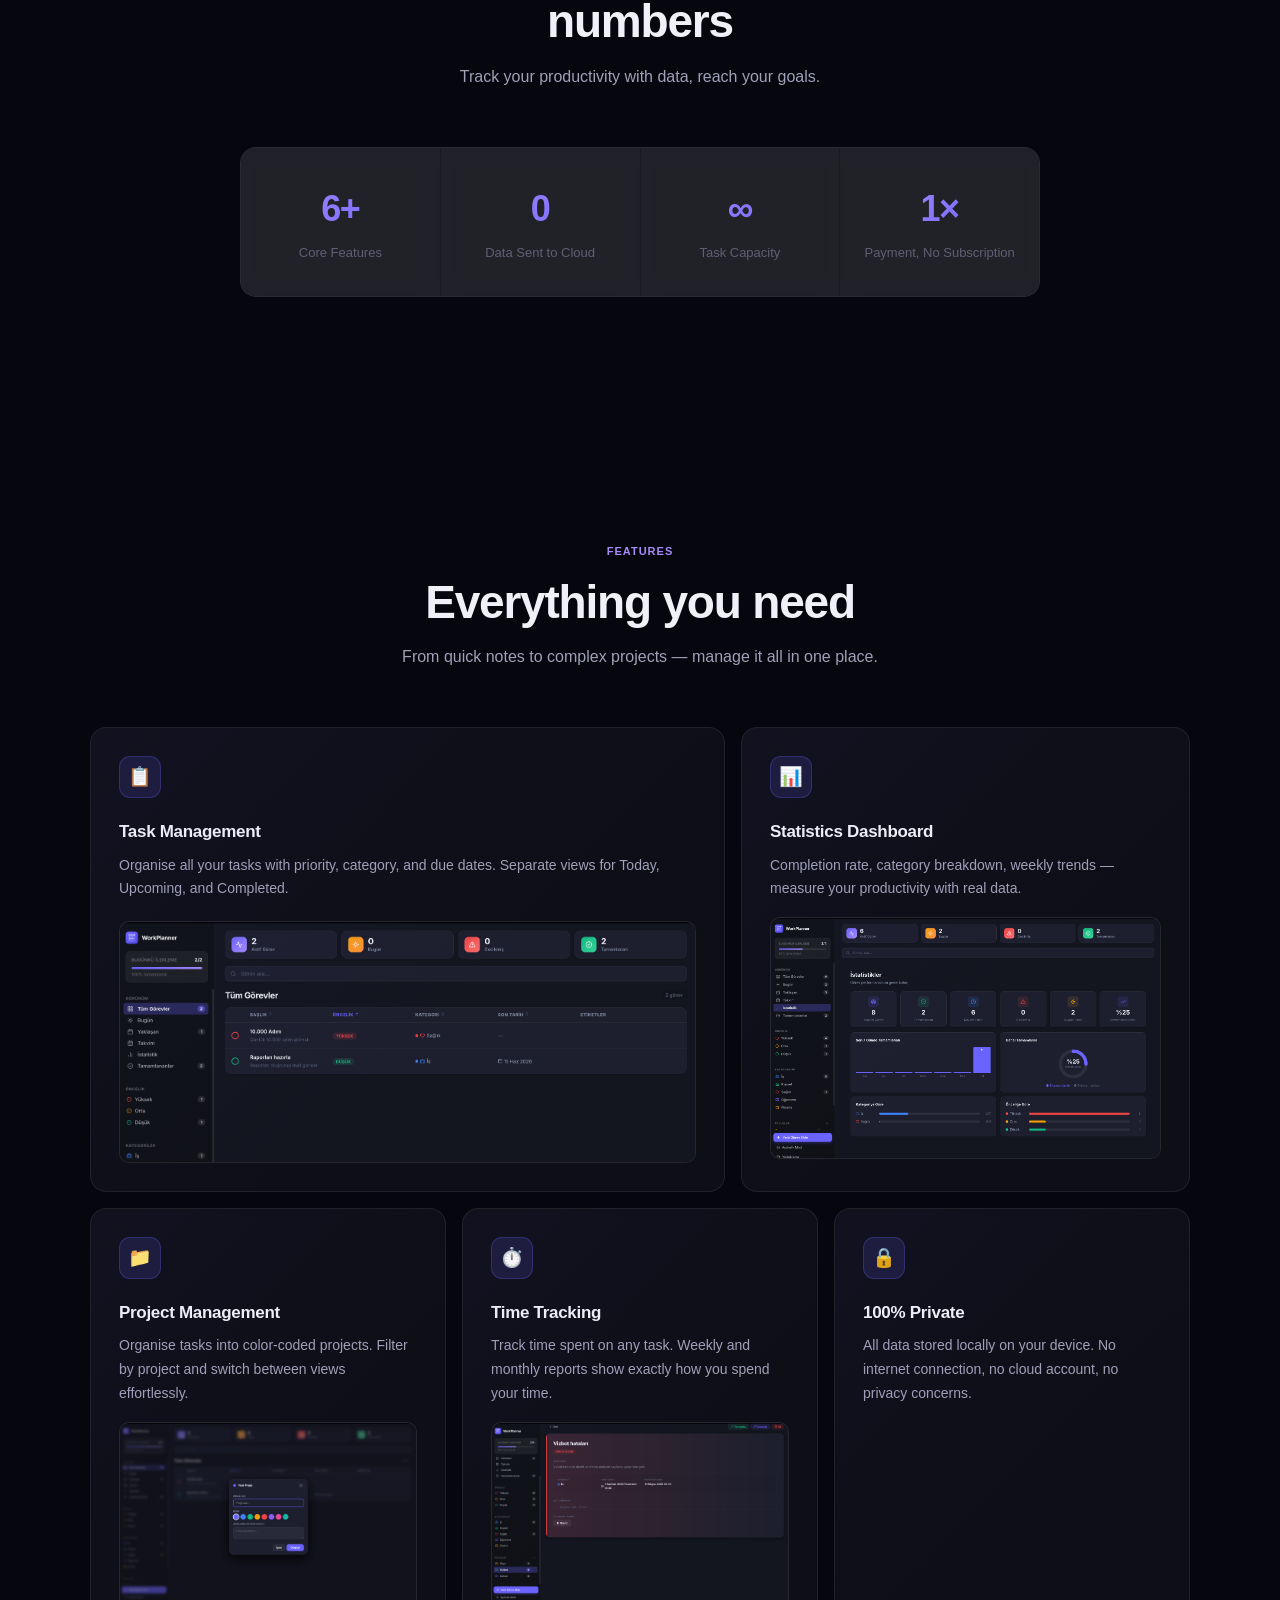
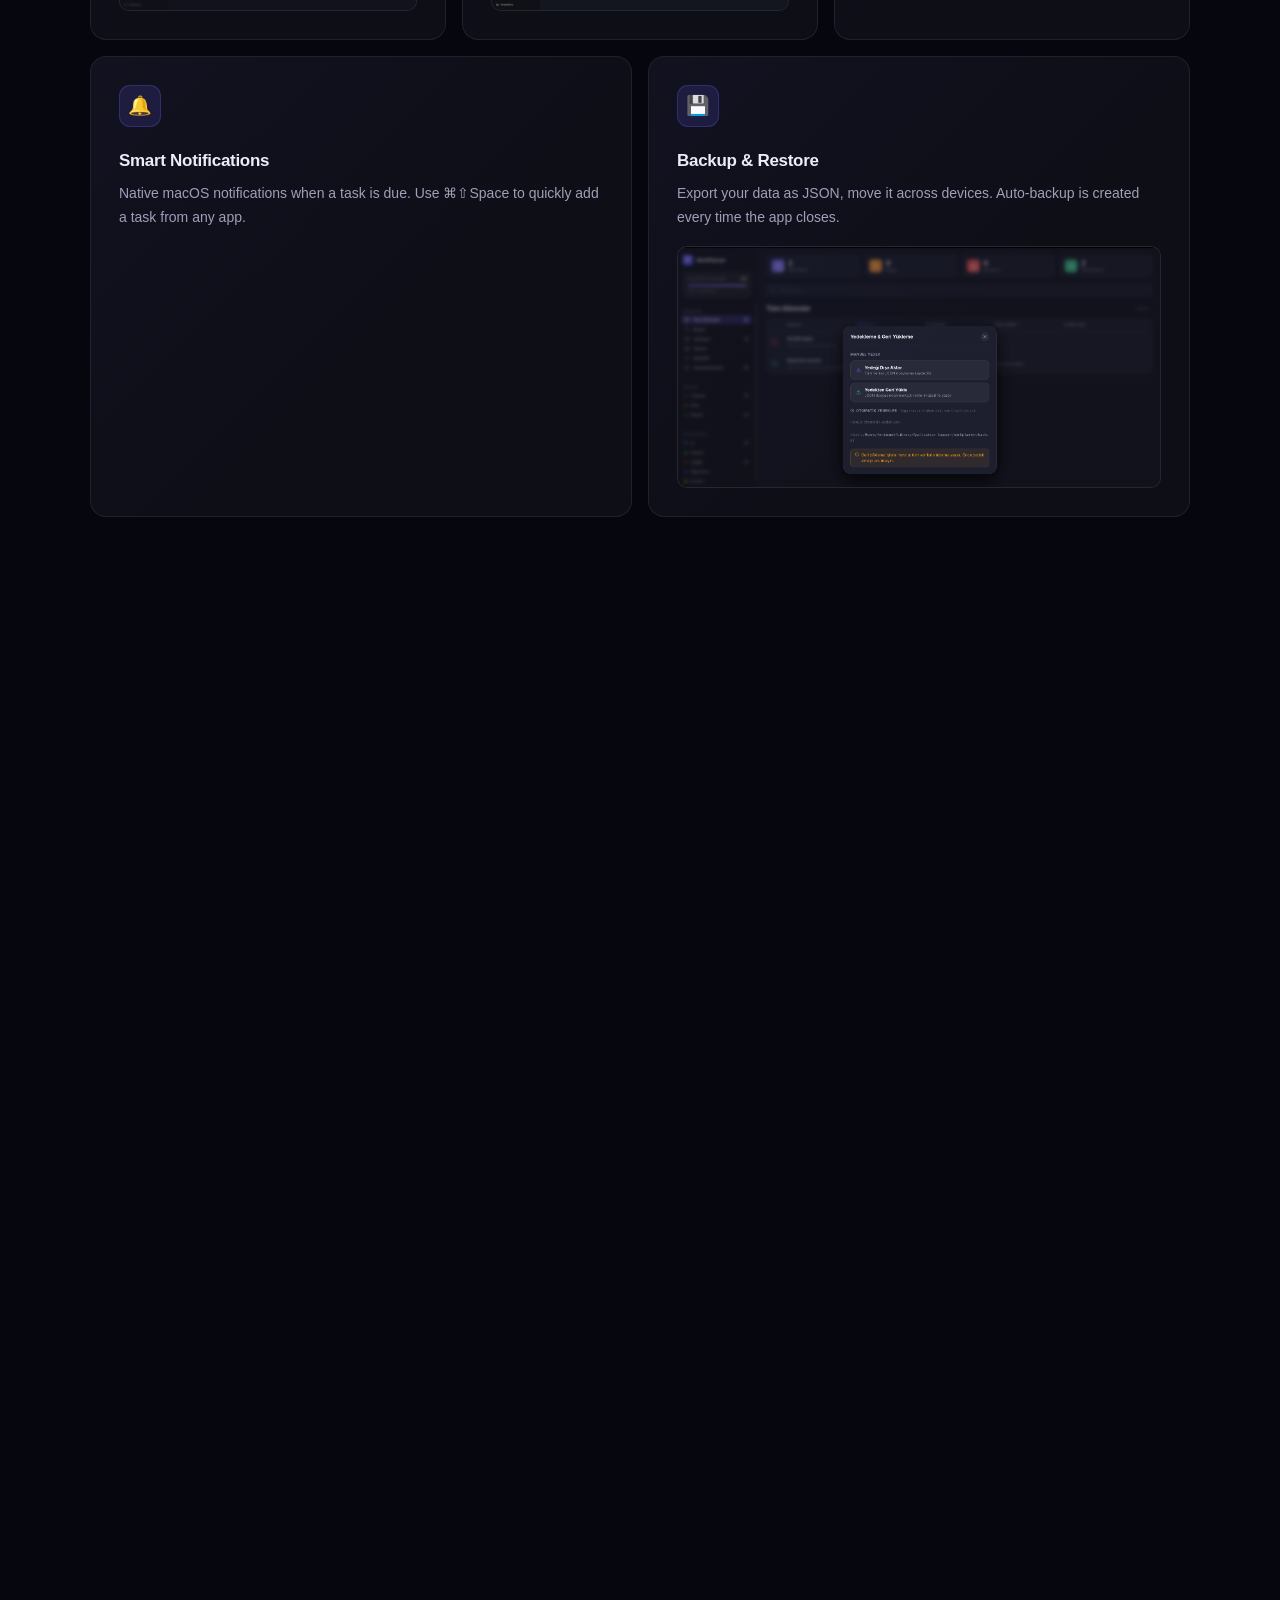
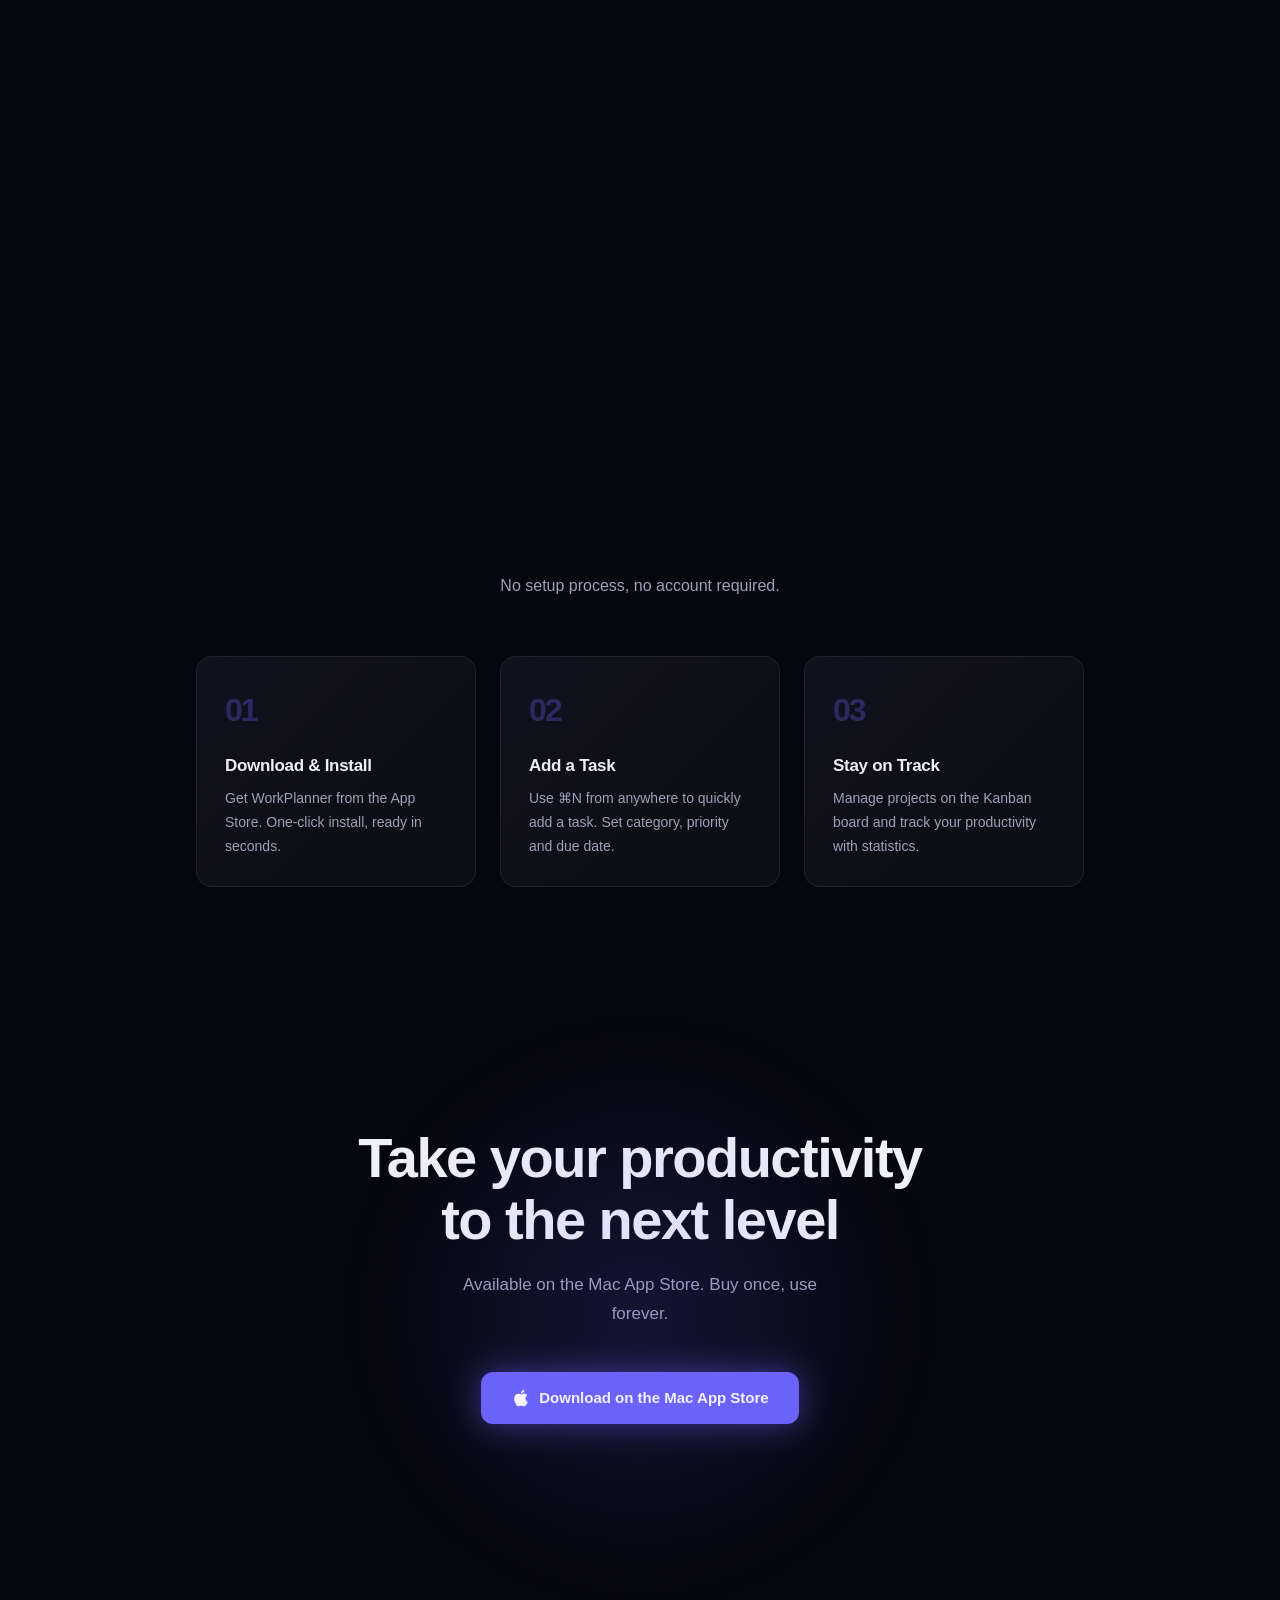
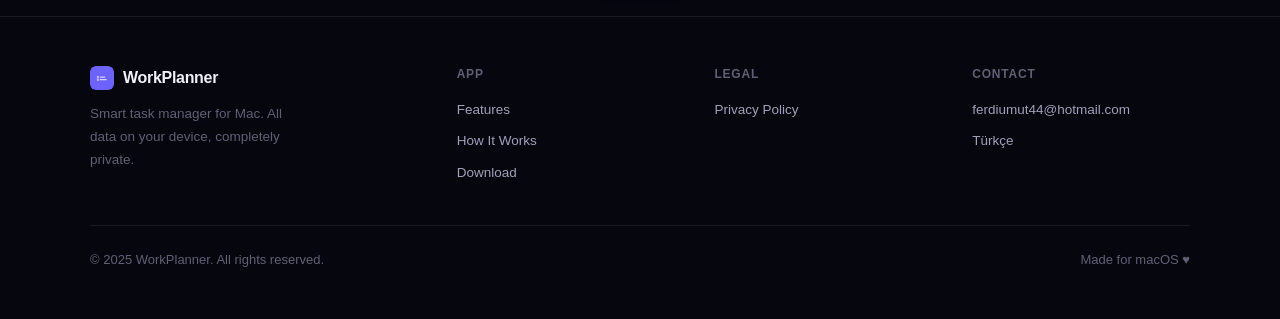
==== commit c2d81854: "Update contact email to ferdiumut44@hotmail.com" ====
--- a/en.html
+++ b/en.html
@@ -42,7 +42,7 @@
     <a href="index.html" class="lang-btn">TR</a>
     <a href="en.html"    class="lang-btn active">EN</a>
   </div>
-  <a href="#download" class="nav-cta">
+  <a href="https://apps.apple.com/app/id6775472958" target="_blank" class="nav-cta">
     <svg width="14" height="14" fill="currentColor" viewBox="0 0 24 24"><path d="M18.71 19.5c-.83 1.24-1.71 2.45-3.05 2.47-1.34.03-1.77-.79-3.29-.79-1.53 0-2 .77-3.27.82-1.31.05-2.3-1.32-3.14-2.53C4.25 17 2.94 12.45 4.7 9.39c.87-1.52 2.43-2.48 4.12-2.51 1.28-.02 2.5.87 3.29.87.78 0 2.26-1.07 3.8-.91.65.03 2.47.26 3.64 1.98-.09.06-2.17 1.28-2.15 3.81.03 3.02 2.65 4.03 2.68 4.04-.03.07-.42 1.44-1.38 2.83M13 3.5c.73-.83 1.94-1.46 2.94-1.5.13 1.17-.34 2.35-1.04 3.19-.69.85-1.83 1.51-2.95 1.42-.15-1.15.41-2.35 1.05-3.11z"/></svg>
     App Store
   </a>
@@ -68,7 +68,7 @@
   </p>
 
   <div class="hero-actions reveal reveal-delay-3">
-    <a href="#download" class="btn-primary">
+    <a href="https://apps.apple.com/app/id6775472958" target="_blank" class="btn-primary">
       <svg width="18" height="18" fill="currentColor" viewBox="0 0 24 24"><path d="M18.71 19.5c-.83 1.24-1.71 2.45-3.05 2.47-1.34.03-1.77-.79-3.29-.79-1.53 0-2 .77-3.27.82-1.31.05-2.3-1.32-3.14-2.53C4.25 17 2.94 12.45 4.7 9.39c.87-1.52 2.43-2.48 4.12-2.51 1.28-.02 2.5.87 3.29.87.78 0 2.26-1.07 3.8-.91.65.03 2.47.26 3.64 1.98-.09.06-2.17 1.28-2.15 3.81.03 3.02 2.65 4.03 2.68 4.04-.03.07-.42 1.44-1.38 2.83M13 3.5c.73-.83 1.94-1.46 2.94-1.5.13 1.17-.34 2.35-1.04 3.19-.69.85-1.83 1.51-2.95 1.42-.15-1.15.41-2.35 1.05-3.11z"/></svg>
       Download on the App Store
     </a>
@@ -283,7 +283,7 @@
   <h2 class="reveal">Take your productivity<br>to the next level</h2>
   <p class="reveal reveal-delay-1">Available on the Mac App Store. Buy once, use forever.</p>
   <div class="hero-actions reveal reveal-delay-2">
-    <a href="#" class="btn-primary">
+    <a href="https://apps.apple.com/app/id6775472958" target="_blank" class="btn-primary">
       <svg width="20" height="20" fill="currentColor" viewBox="0 0 24 24"><path d="M18.71 19.5c-.83 1.24-1.71 2.45-3.05 2.47-1.34.03-1.77-.79-3.29-.79-1.53 0-2 .77-3.27.82-1.31.05-2.3-1.32-3.14-2.53C4.25 17 2.94 12.45 4.7 9.39c.87-1.52 2.43-2.48 4.12-2.51 1.28-.02 2.5.87 3.29.87.78 0 2.26-1.07 3.8-.91.65.03 2.47.26 3.64 1.98-.09.06-2.17 1.28-2.15 3.81.03 3.02 2.65 4.03 2.68 4.04-.03.07-.42 1.44-1.38 2.83M13 3.5c.73-.83 1.94-1.46 2.94-1.5.13 1.17-.34 2.35-1.04 3.19-.69.85-1.83 1.51-2.95 1.42-.15-1.15.41-2.35 1.05-3.11z"/></svg>
       Download on the Mac App Store
     </a>
@@ -323,7 +323,7 @@
 
     <div class="footer-col">
       <div class="footer-col-title">Contact</div>
-      <a href="mailto:ferdiumt@gmail.com">ferdiumt@gmail.com</a>
+      <a href="mailto:ferdiumut44@hotmail.com">ferdiumut44@hotmail.com</a>
       <a href="index.html">Türkçe</a>
     </div>
   </div>
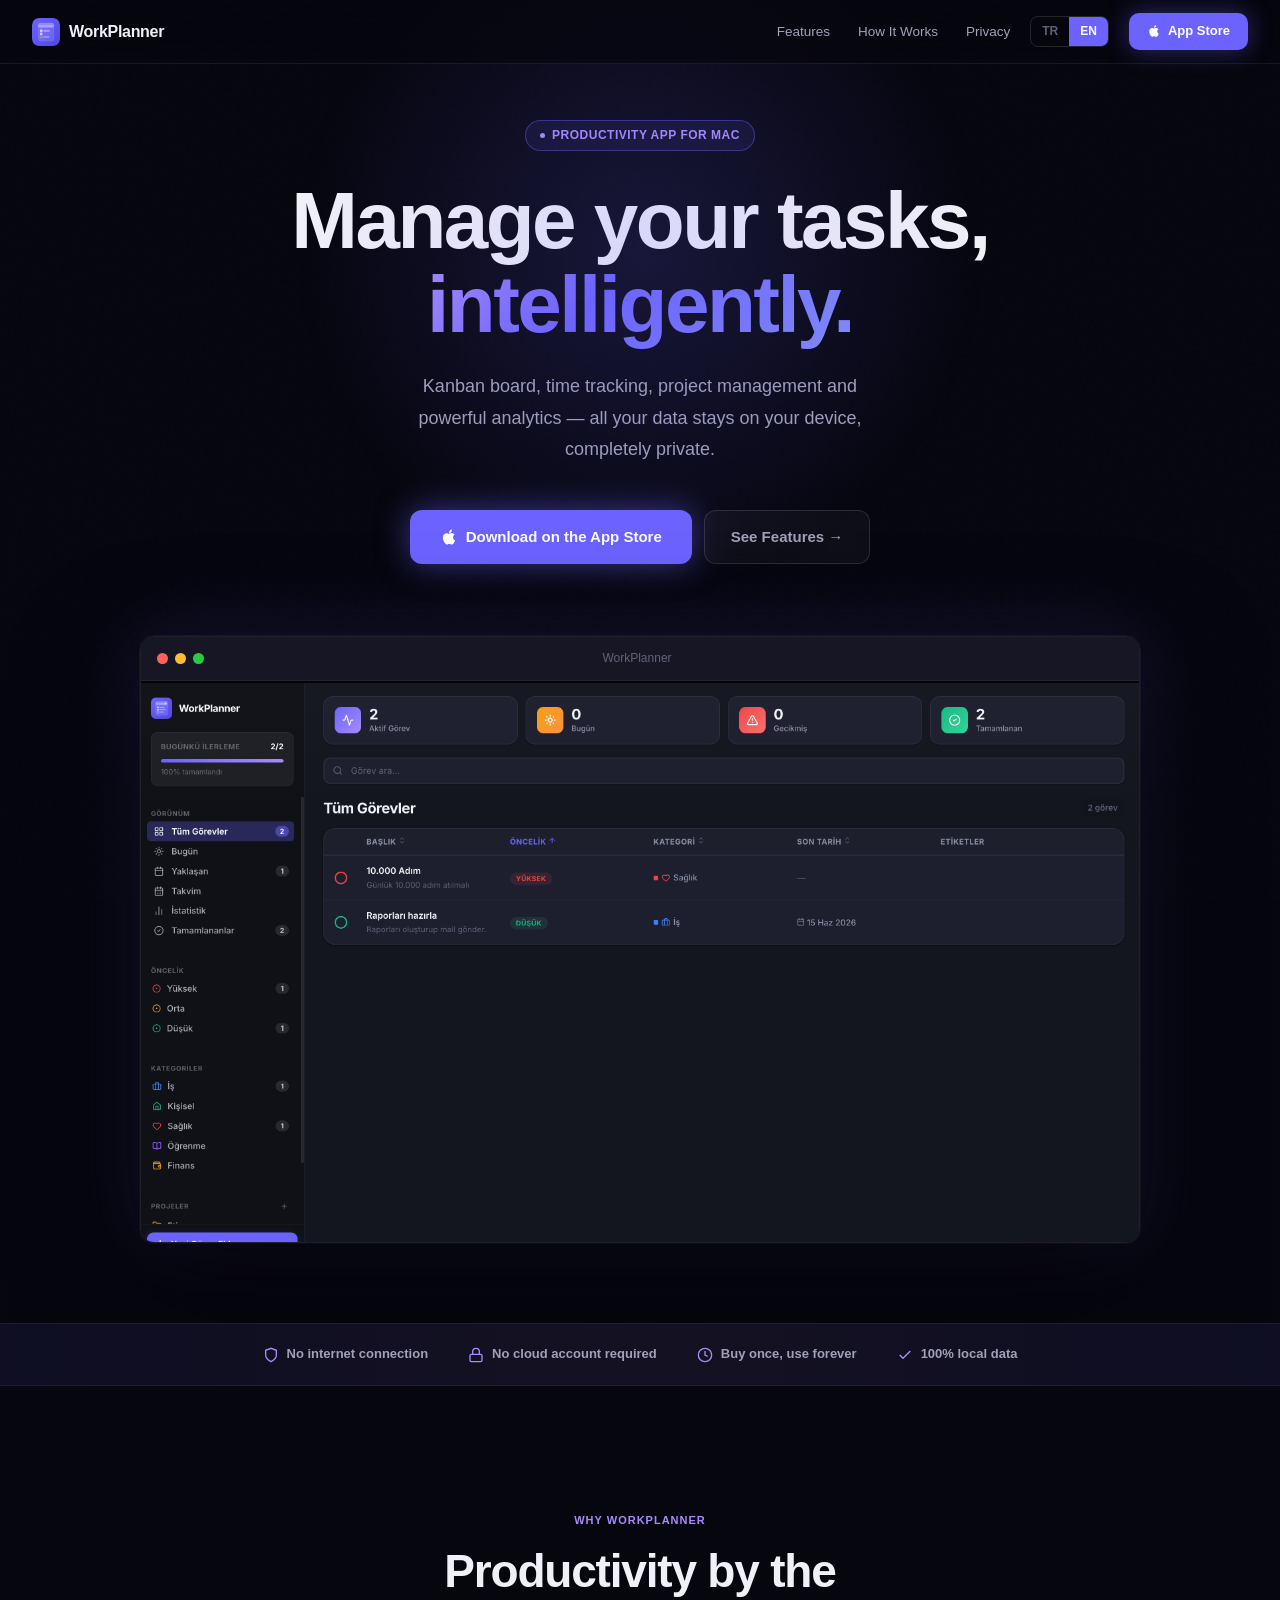
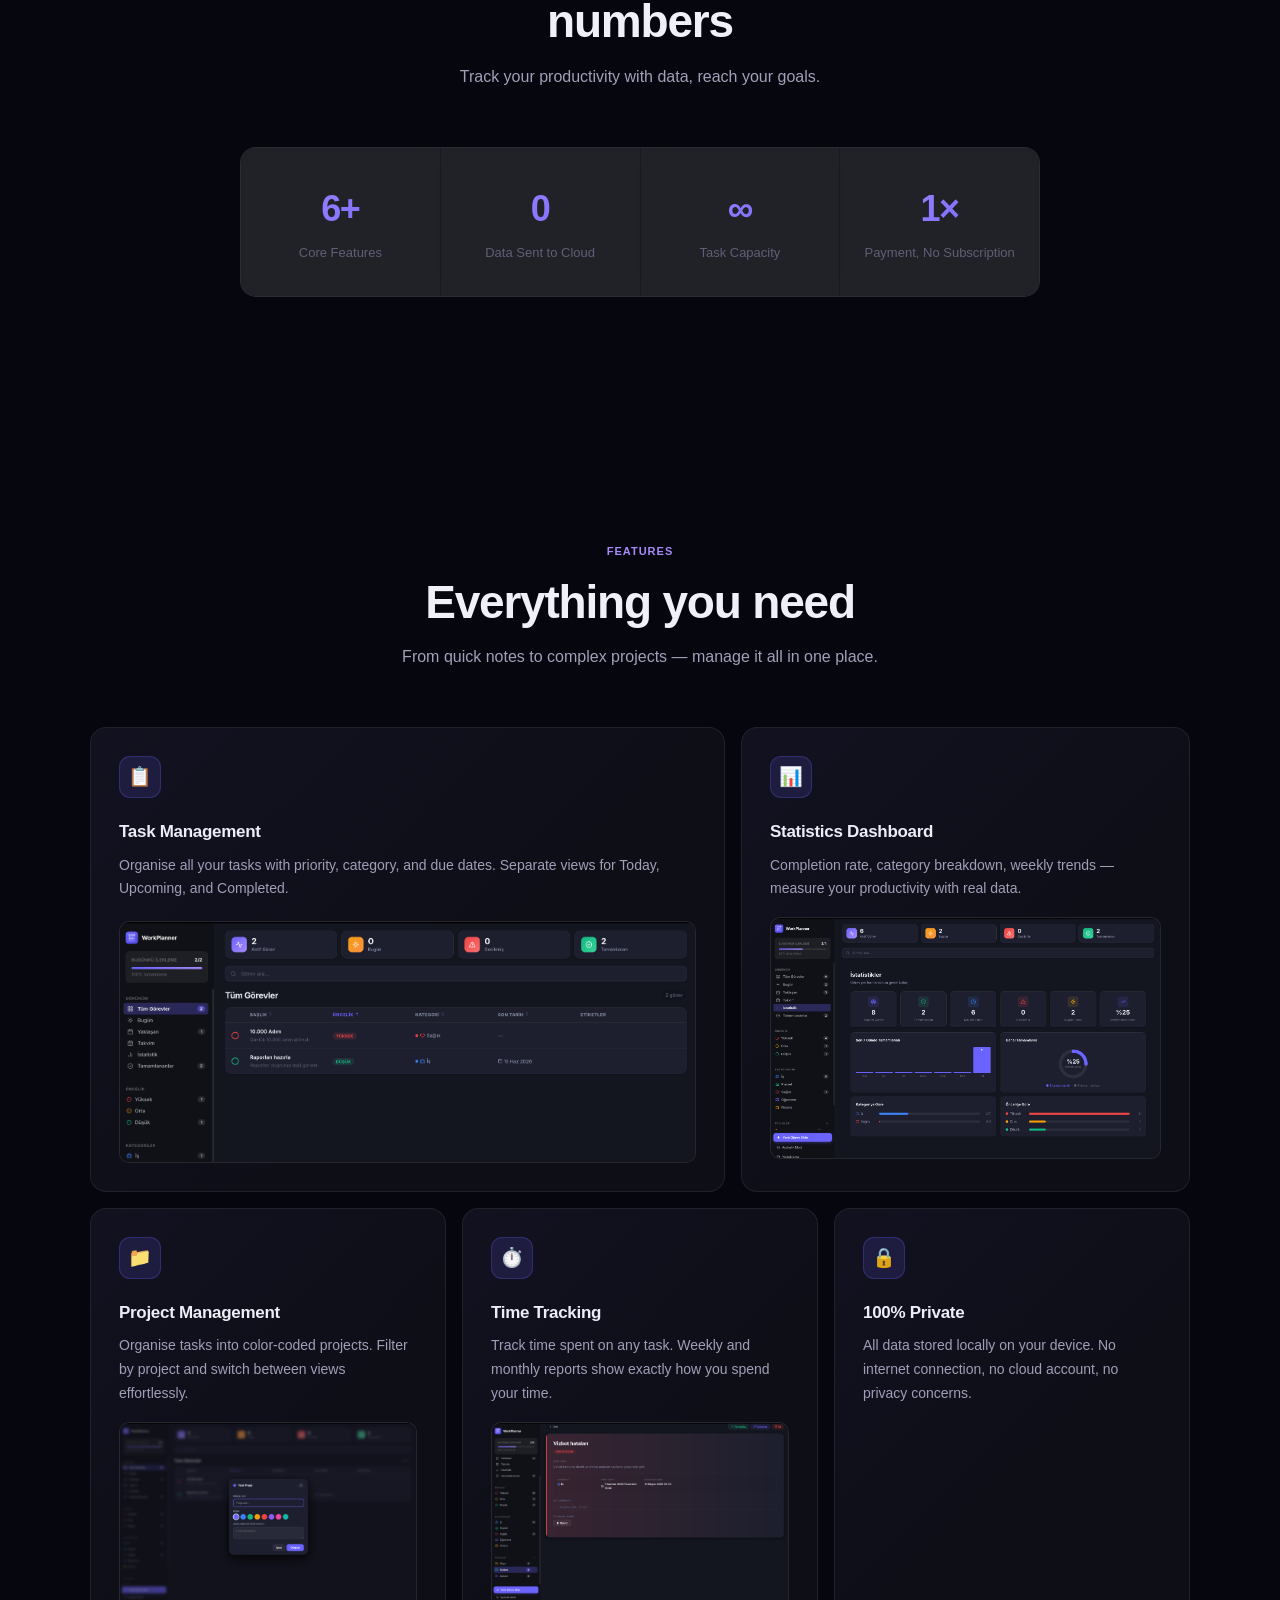
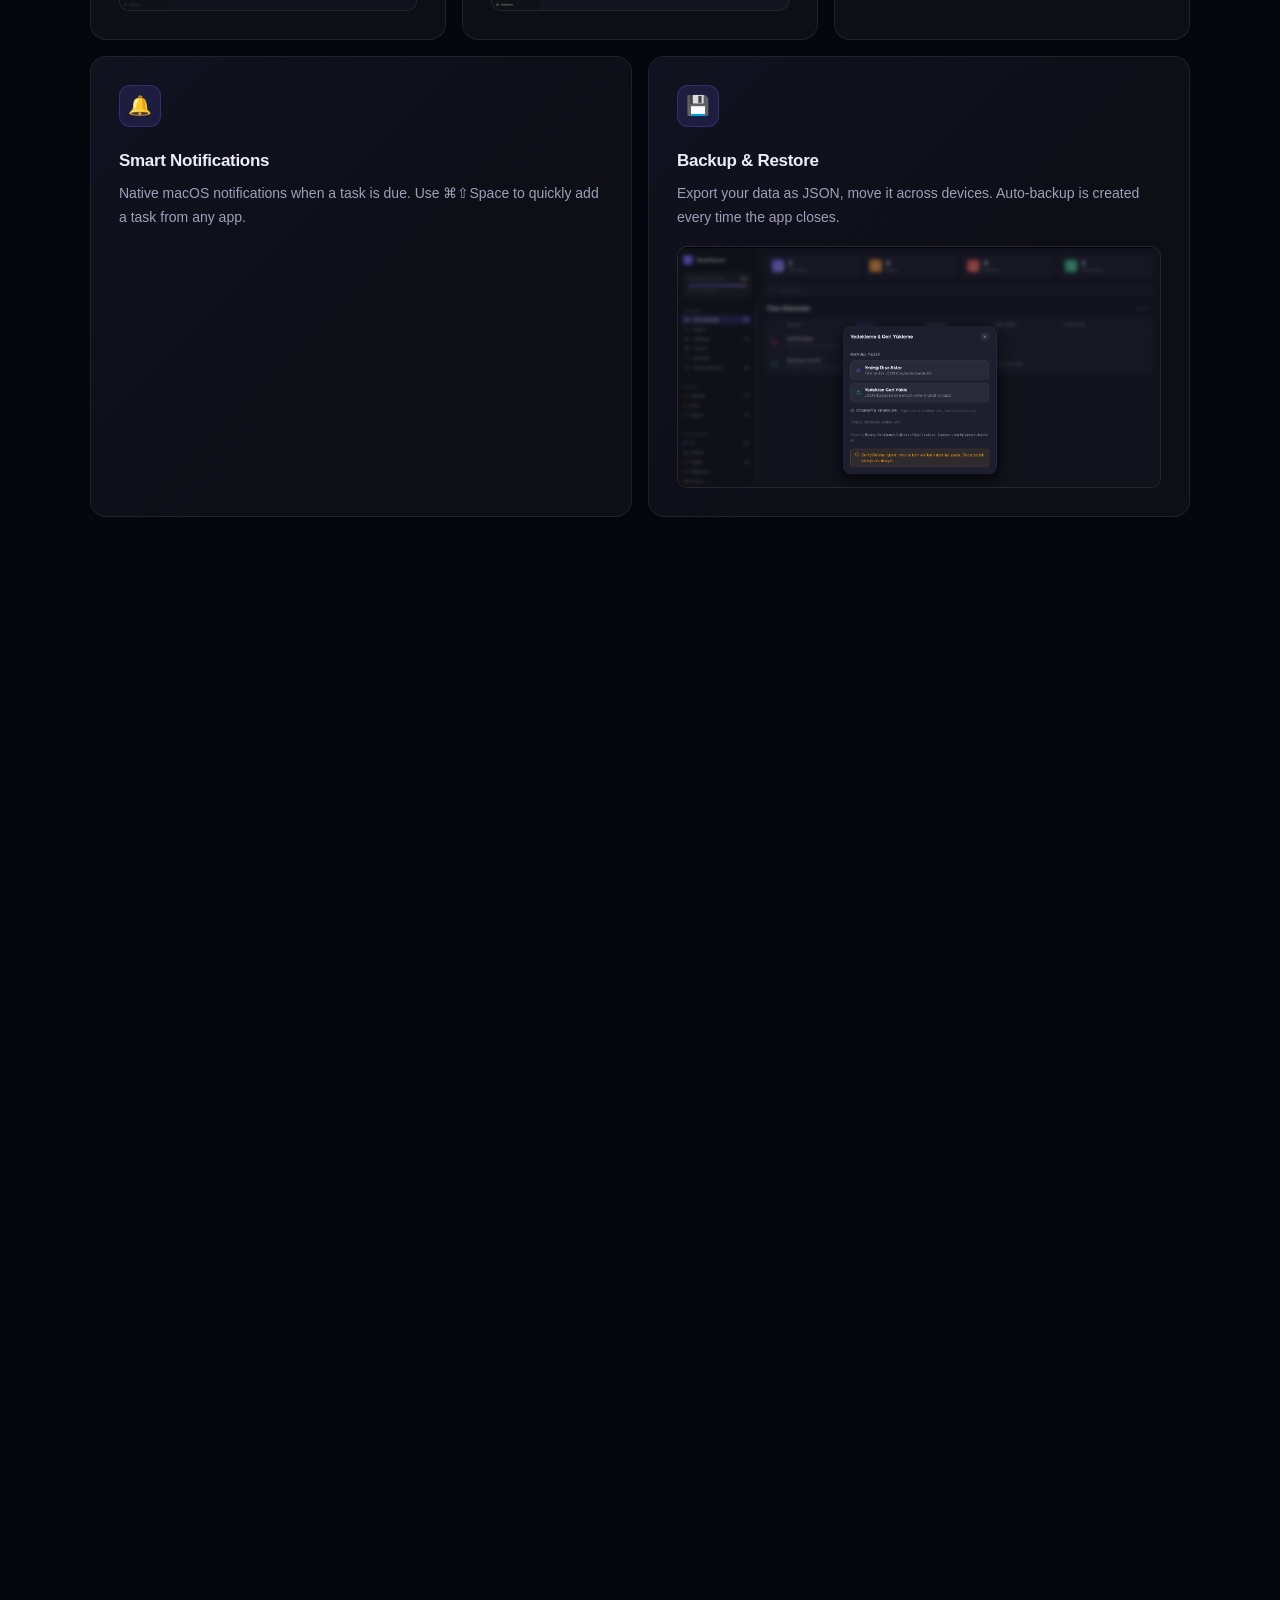
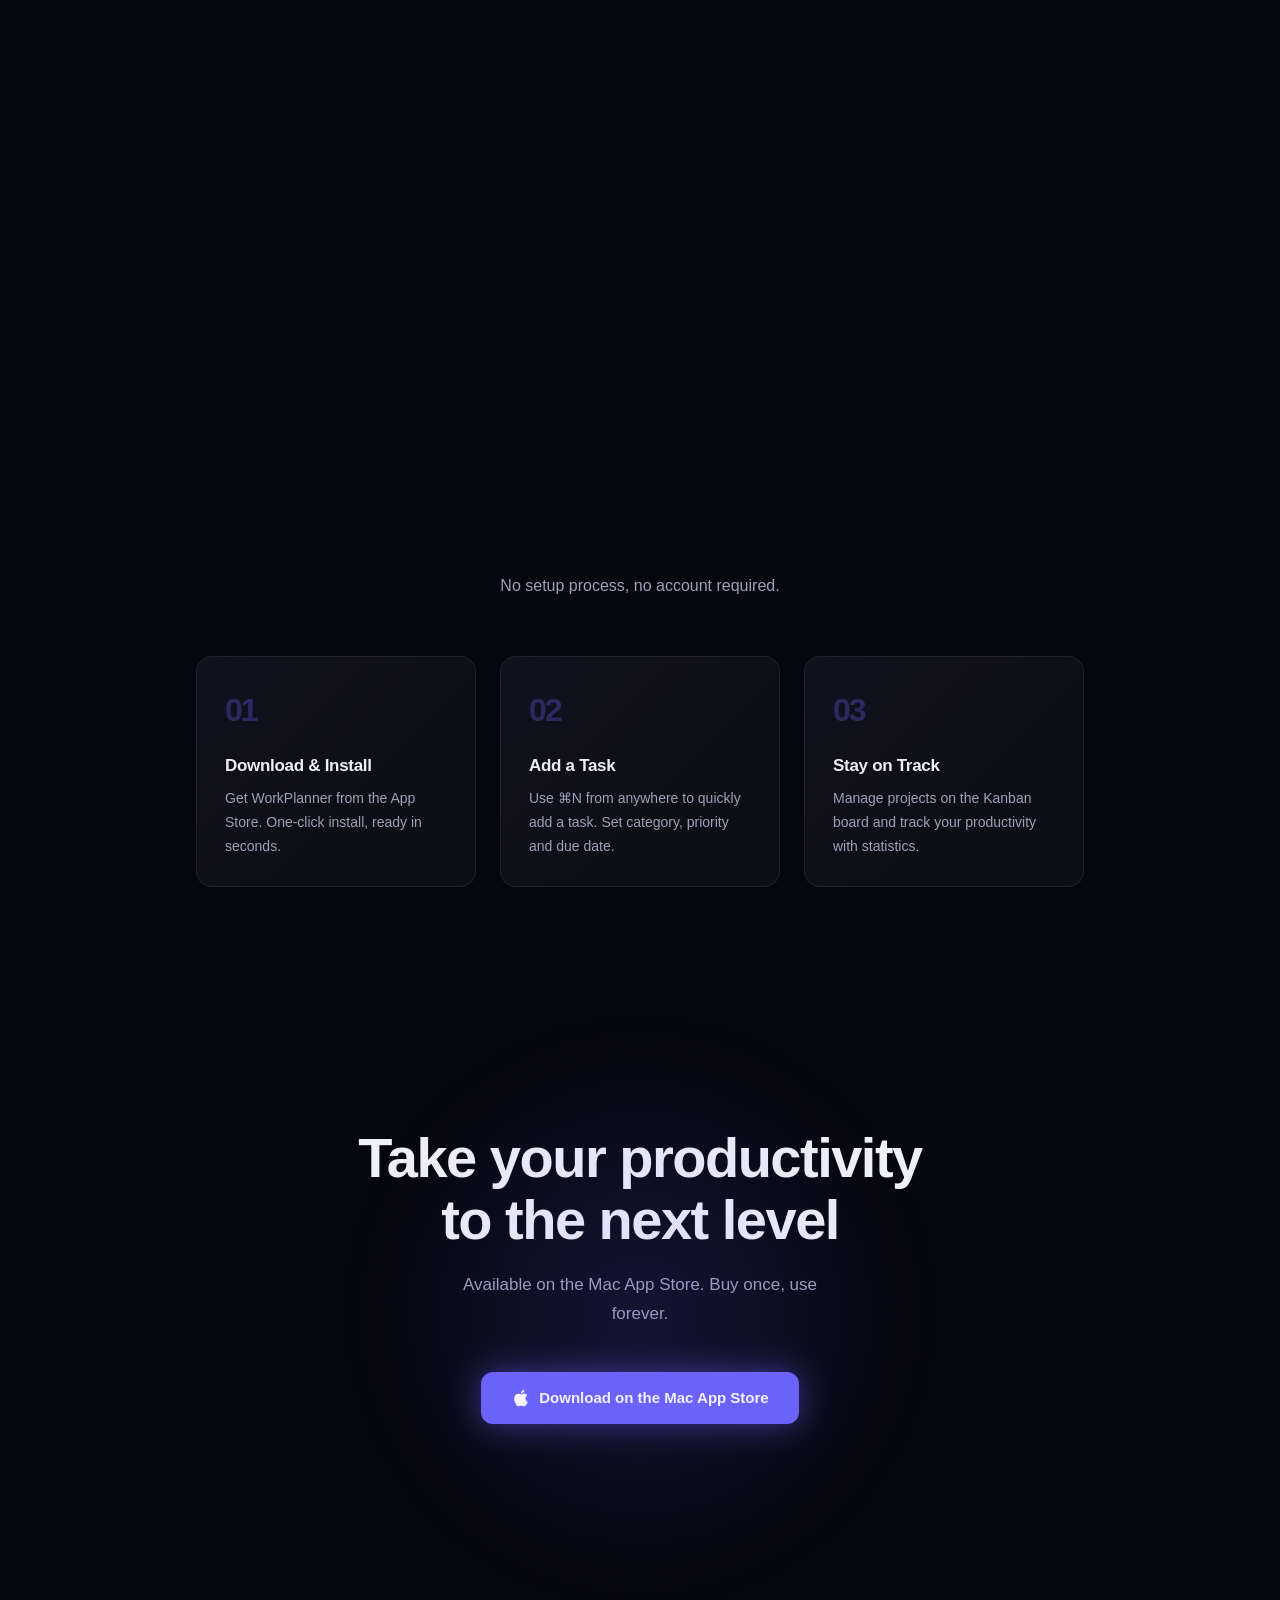
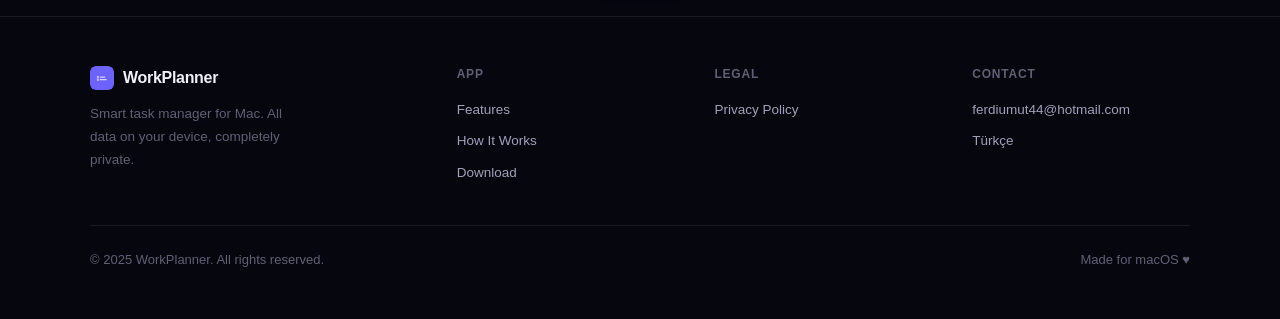
==== commit 8f7952cb: "Prevent image dragging and right-click save" ====
--- a/en.html
+++ b/en.html
@@ -339,6 +339,11 @@
     entries.forEach(e => { if (e.isIntersecting) { e.target.classList.add('visible'); observer.unobserve(e.target); } });
   }, { threshold: 0.1 });
   document.querySelectorAll('.reveal').forEach(el => observer.observe(el));
+
+  document.querySelectorAll('img').forEach(img => {
+    img.addEventListener('contextmenu', e => e.preventDefault());
+    img.setAttribute('draggable', 'false');
+  });
 </script>
 
 </body>
--- a/style.css
+++ b/style.css
@@ -728,6 +728,30 @@
   color: var(--p2);
 }
 
+/* ─── Image protection ───────────────────────────────────────────────────────── */
+img {
+  -webkit-user-drag: none;
+  user-drag: none;
+  pointer-events: none;
+  -webkit-user-select: none;
+  user-select: none;
+}
+
+.bento-screenshot,
+.spotlight-visual,
+.window-screen {
+  position: relative;
+}
+
+.bento-screenshot::after,
+.spotlight-visual::after,
+.window-screen::after {
+  content: '';
+  position: absolute;
+  inset: 0;
+  z-index: 1;
+}
+
 /* ─── Responsive ─────────────────────────────────────────────────────────────── */
 @media (max-width: 900px) {
   .bento { grid-template-columns: 1fr 1fr; }
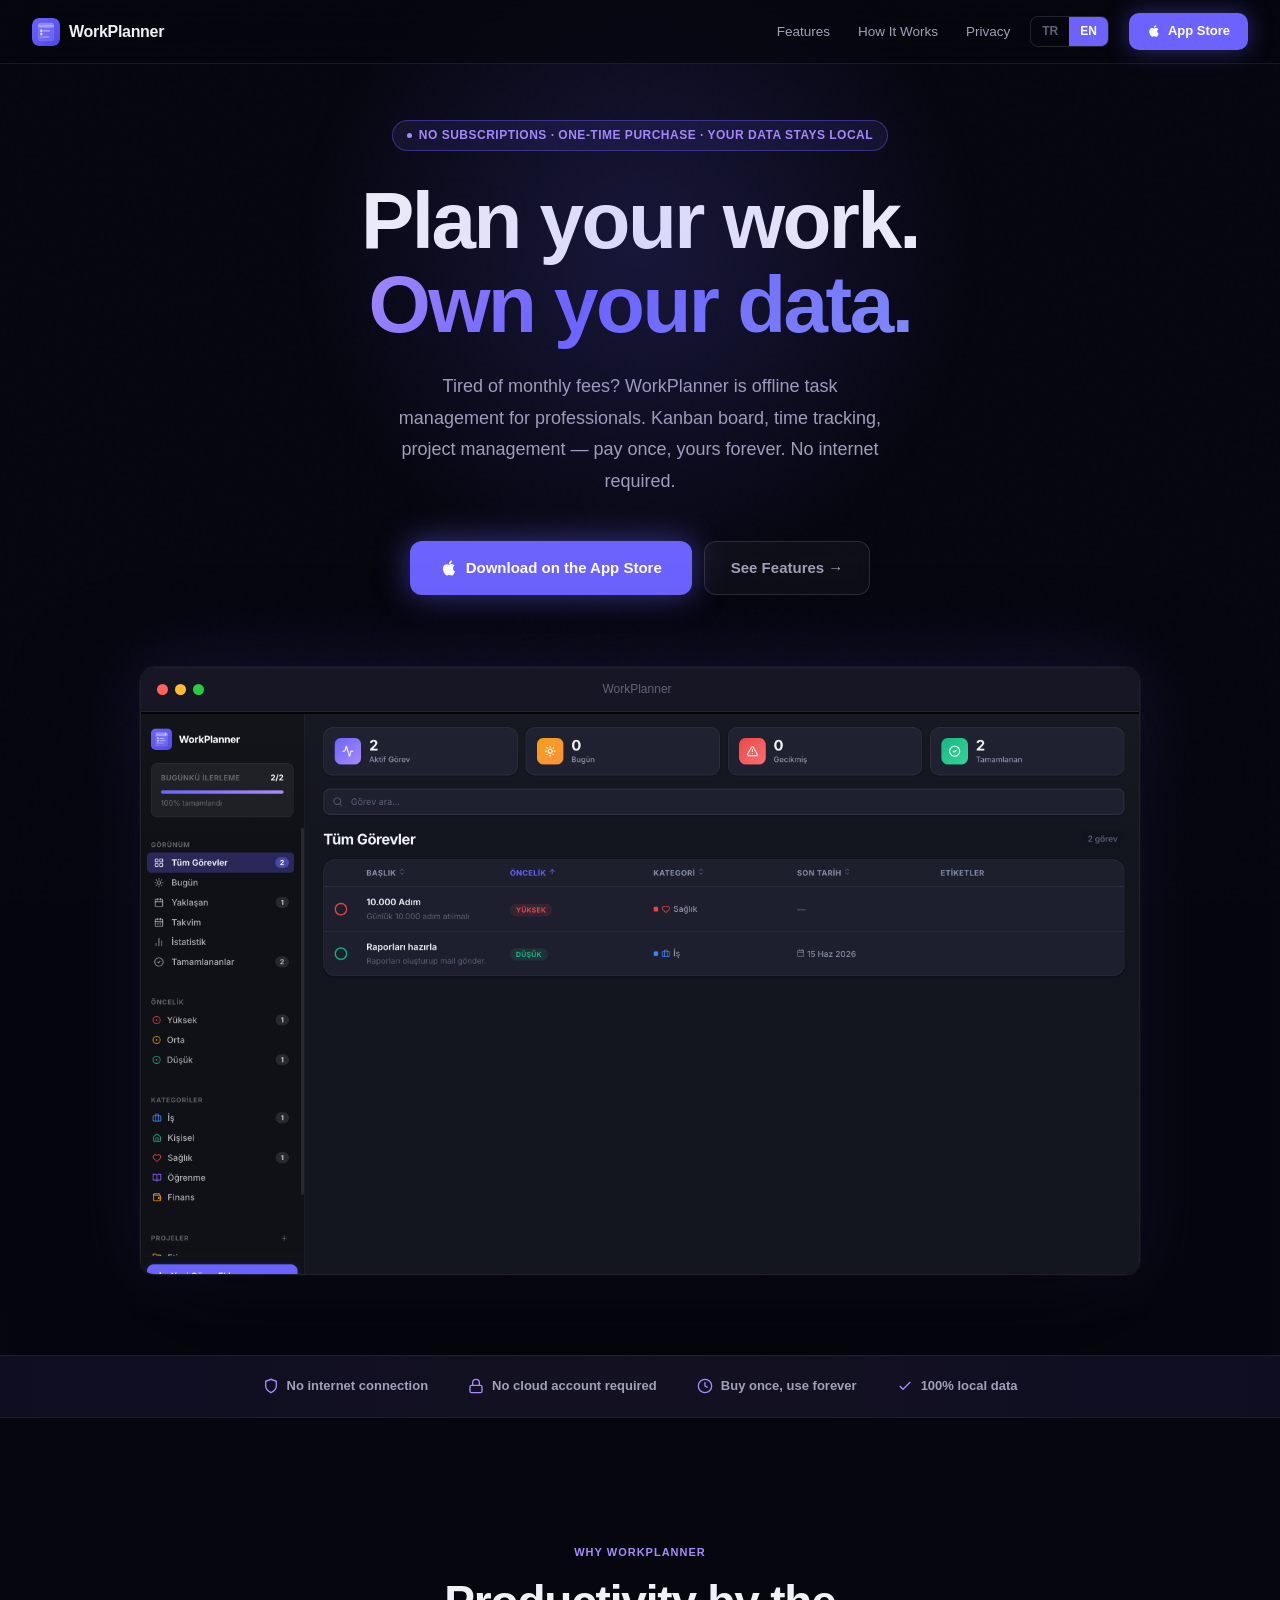
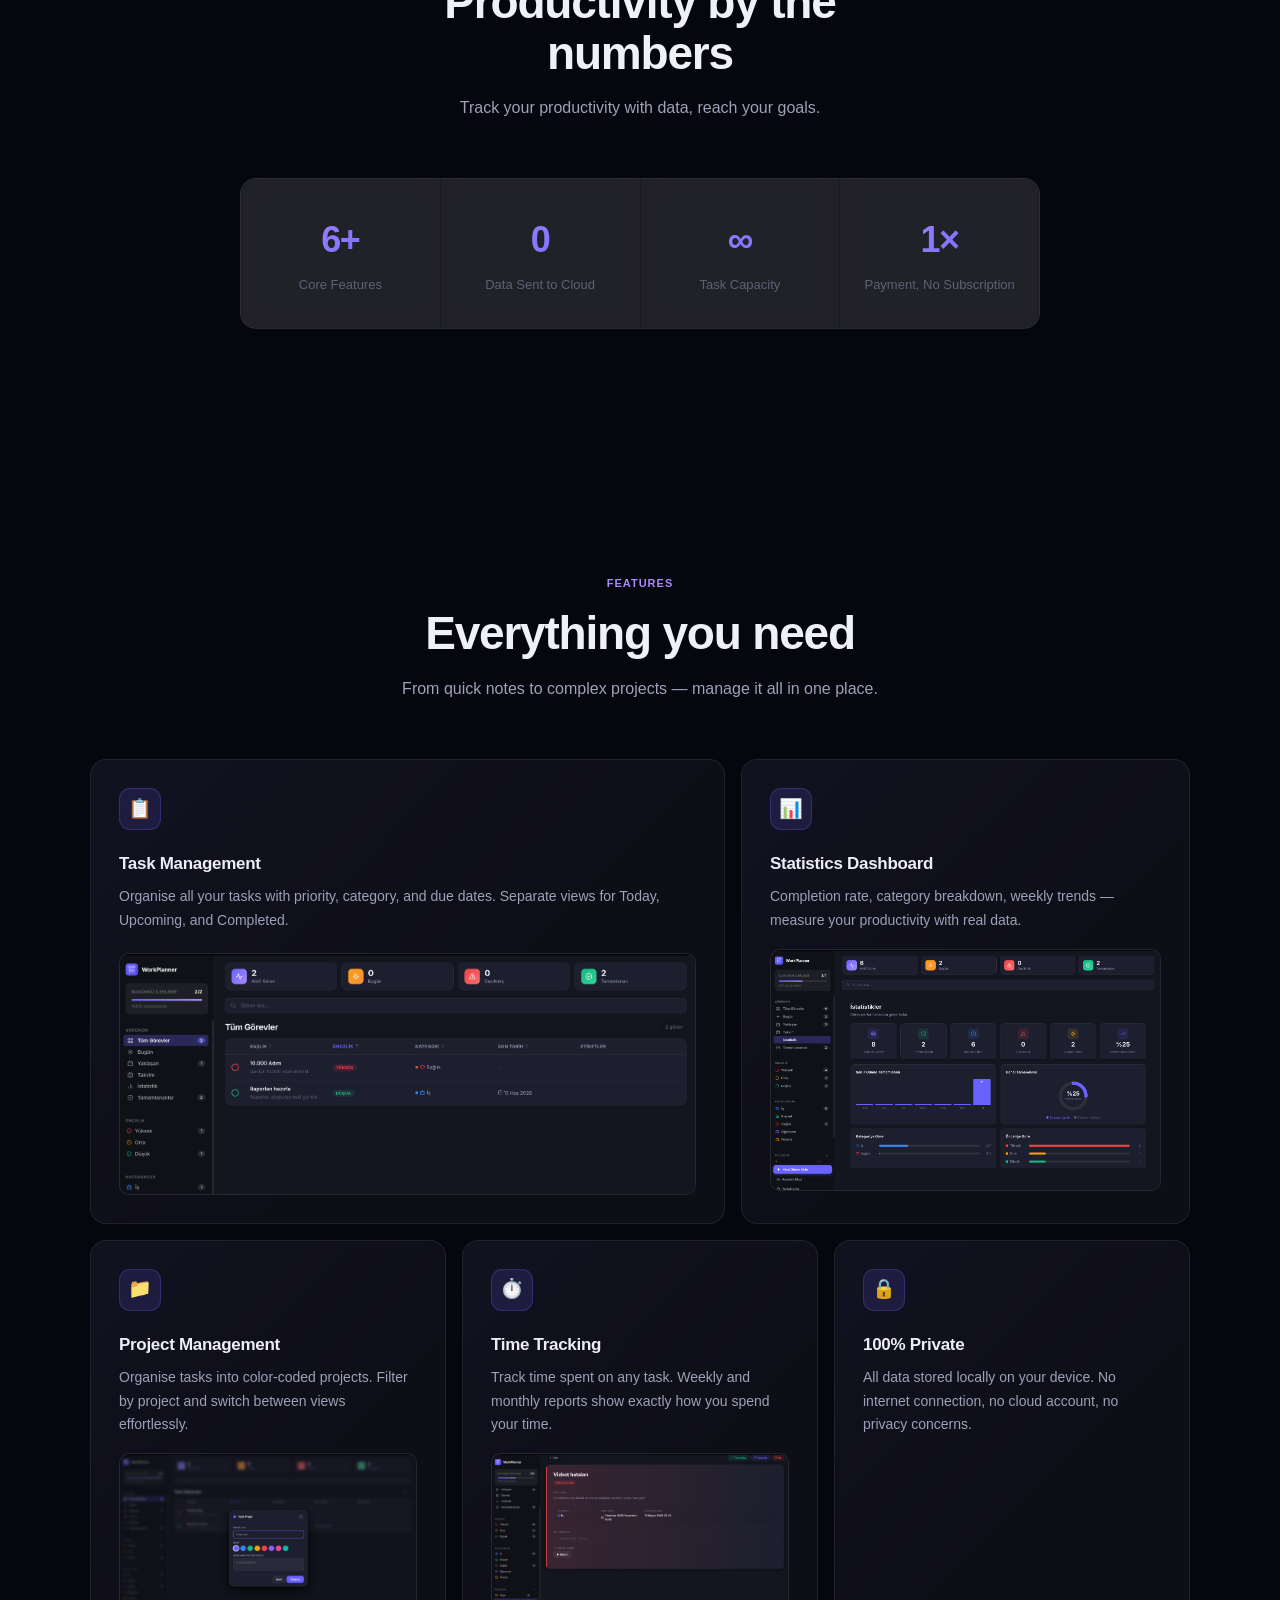
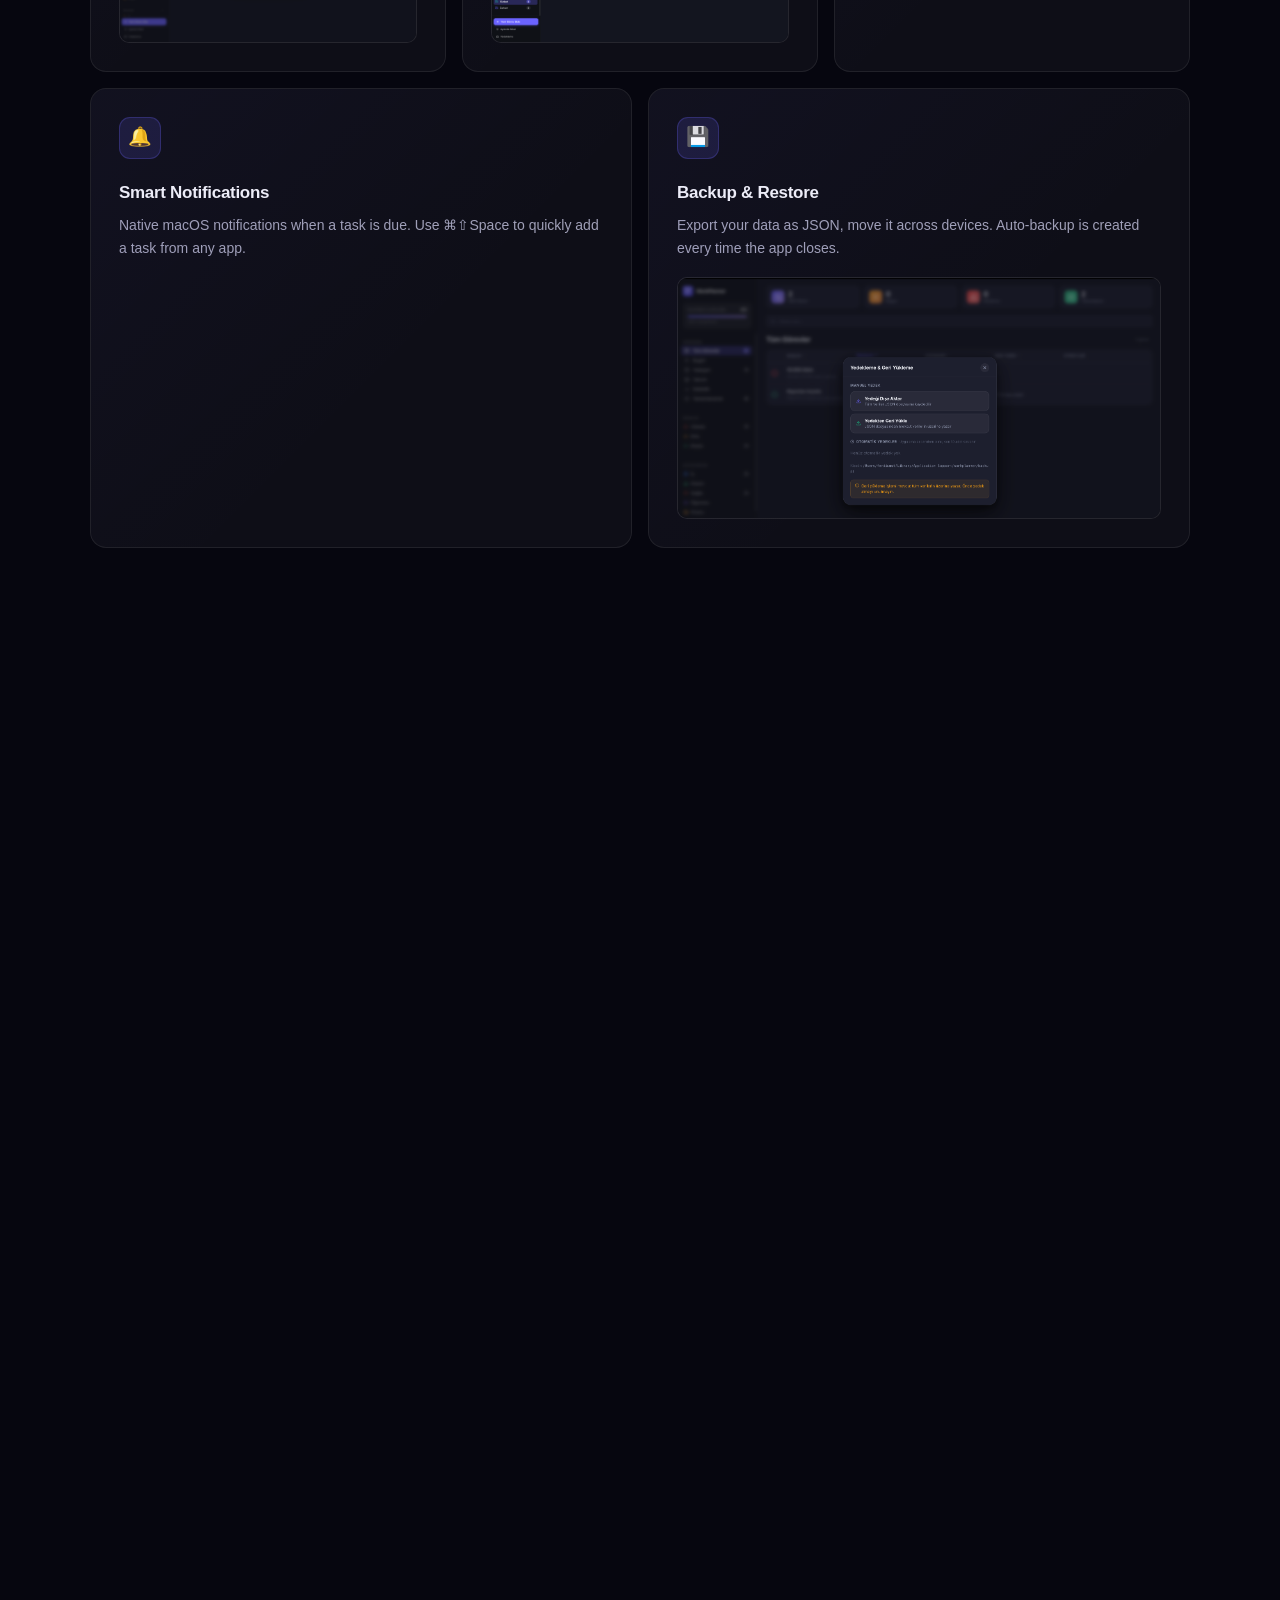
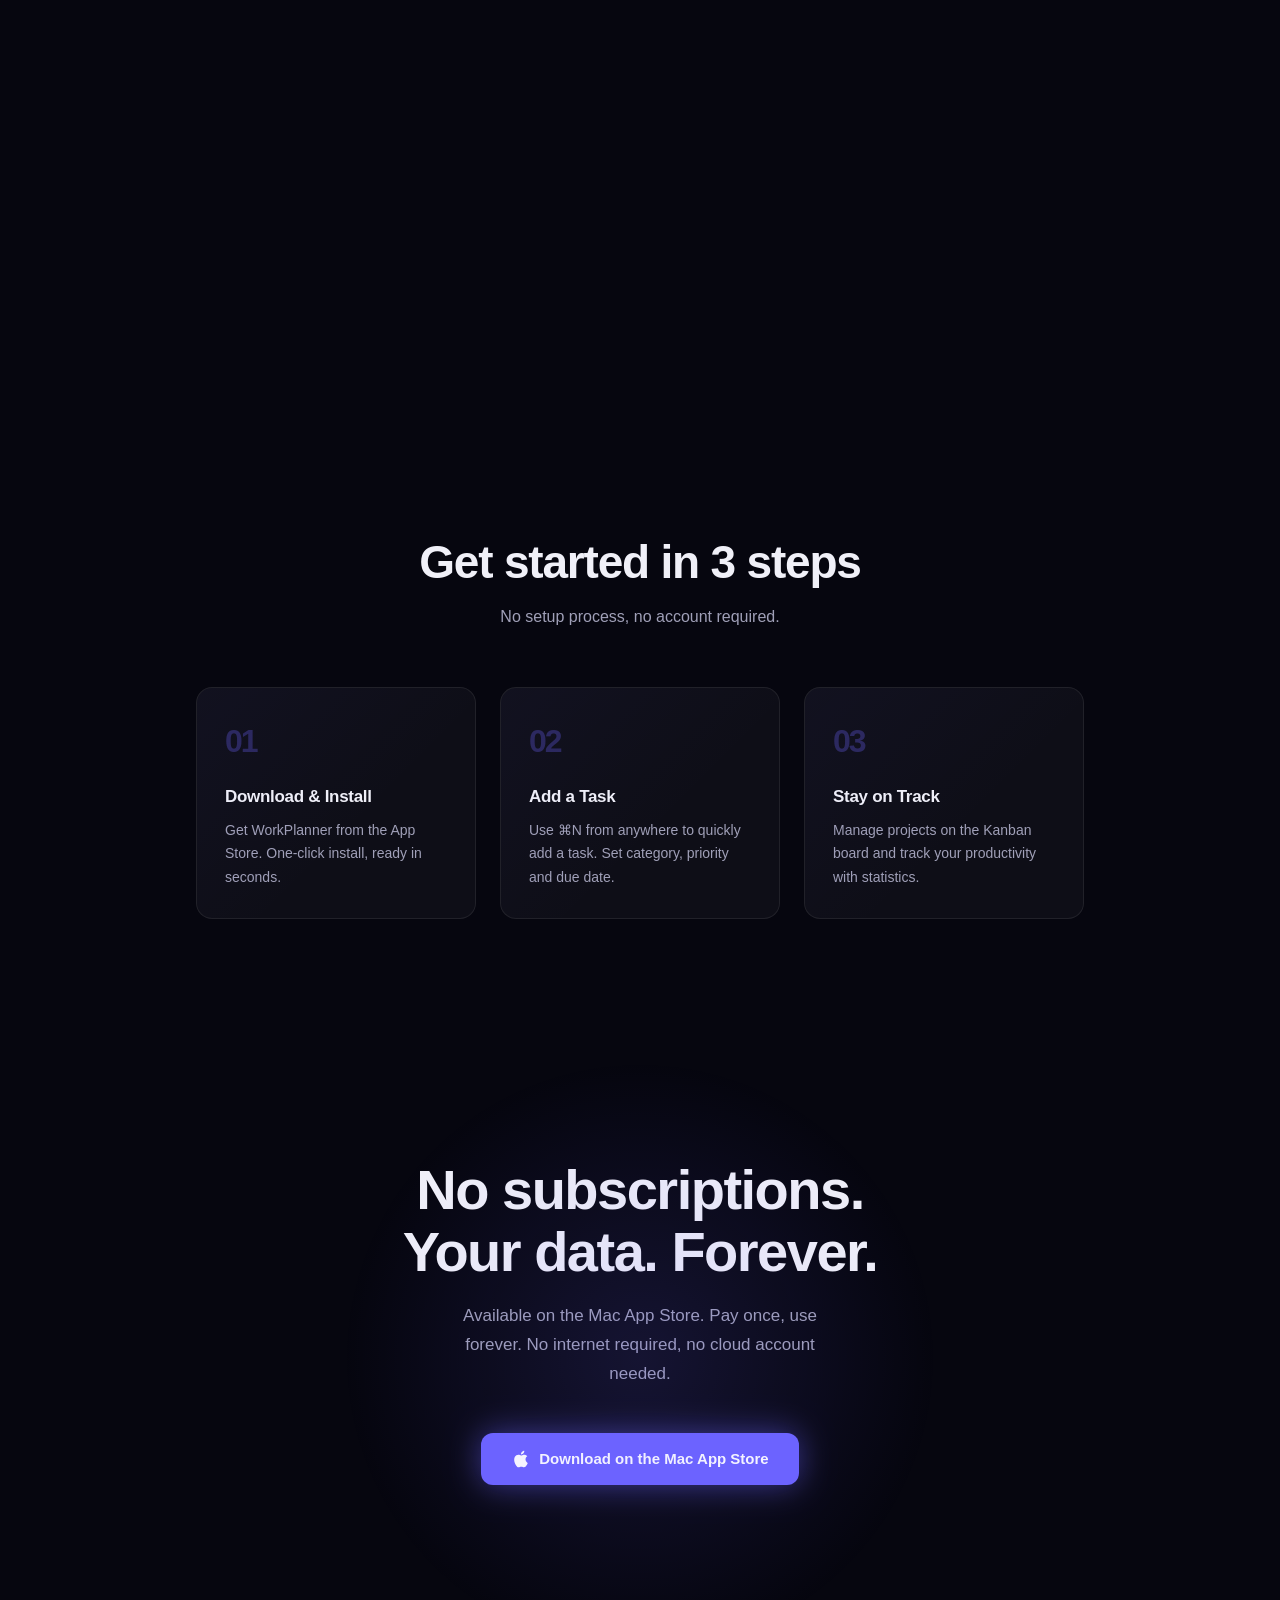
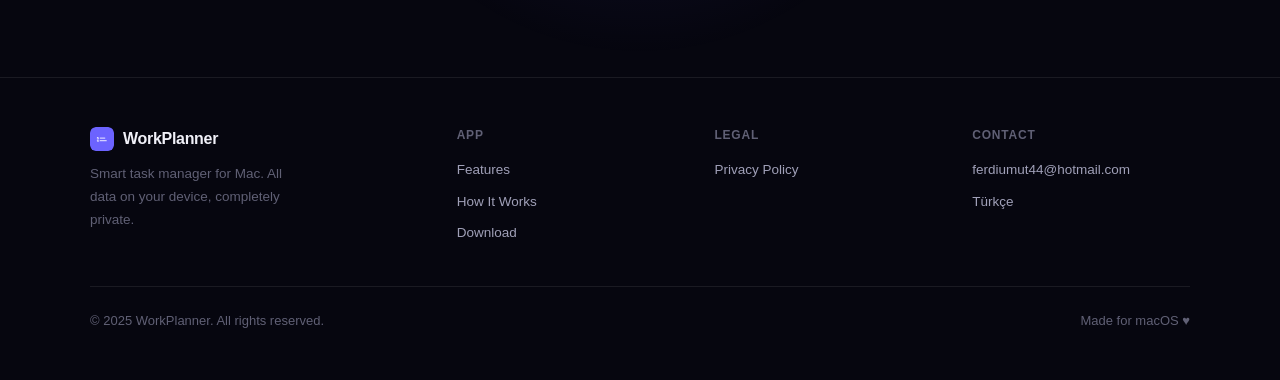
==== commit 52bcb0b4: "Update hero messaging: no subscription, own your data angle" ====
--- a/en.html
+++ b/en.html
@@ -55,16 +55,16 @@
 
   <div class="hero-eyebrow reveal">
     <span></span>
-    Productivity App for Mac
+    No subscriptions · One-time purchase · Your data stays local
   </div>
 
   <h1 class="reveal reveal-delay-1">
-    Manage your tasks,<br>
-    <span class="grad">intelligently.</span>
+    Plan your work.<br>
+    <span class="grad">Own your data.</span>
   </h1>
 
   <p class="hero-sub reveal reveal-delay-2">
-    Kanban board, time tracking, project management and powerful analytics — all your data stays on your device, completely private.
+    Tired of monthly fees? WorkPlanner is offline task management for professionals. Kanban board, time tracking, project management — pay once, yours forever. No internet required.
   </p>
 
   <div class="hero-actions reveal reveal-delay-3">
@@ -280,8 +280,8 @@
 
 <!-- CTA -->
 <section class="cta-section" id="download">
-  <h2 class="reveal">Take your productivity<br>to the next level</h2>
-  <p class="reveal reveal-delay-1">Available on the Mac App Store. Buy once, use forever.</p>
+  <h2 class="reveal">No subscriptions.<br>Your data. Forever.</h2>
+  <p class="reveal reveal-delay-1">Available on the Mac App Store. Pay once, use forever. No internet required, no cloud account needed.</p>
   <div class="hero-actions reveal reveal-delay-2">
     <a href="https://apps.apple.com/app/id6775472958" target="_blank" class="btn-primary">
       <svg width="20" height="20" fill="currentColor" viewBox="0 0 24 24"><path d="M18.71 19.5c-.83 1.24-1.71 2.45-3.05 2.47-1.34.03-1.77-.79-3.29-.79-1.53 0-2 .77-3.27.82-1.31.05-2.3-1.32-3.14-2.53C4.25 17 2.94 12.45 4.7 9.39c.87-1.52 2.43-2.48 4.12-2.51 1.28-.02 2.5.87 3.29.87.78 0 2.26-1.07 3.8-.91.65.03 2.47.26 3.64 1.98-.09.06-2.17 1.28-2.15 3.81.03 3.02 2.65 4.03 2.68 4.04-.03.07-.42 1.44-1.38 2.83M13 3.5c.73-.83 1.94-1.46 2.94-1.5.13 1.17-.34 2.35-1.04 3.19-.69.85-1.83 1.51-2.95 1.42-.15-1.15.41-2.35 1.05-3.11z"/></svg>
